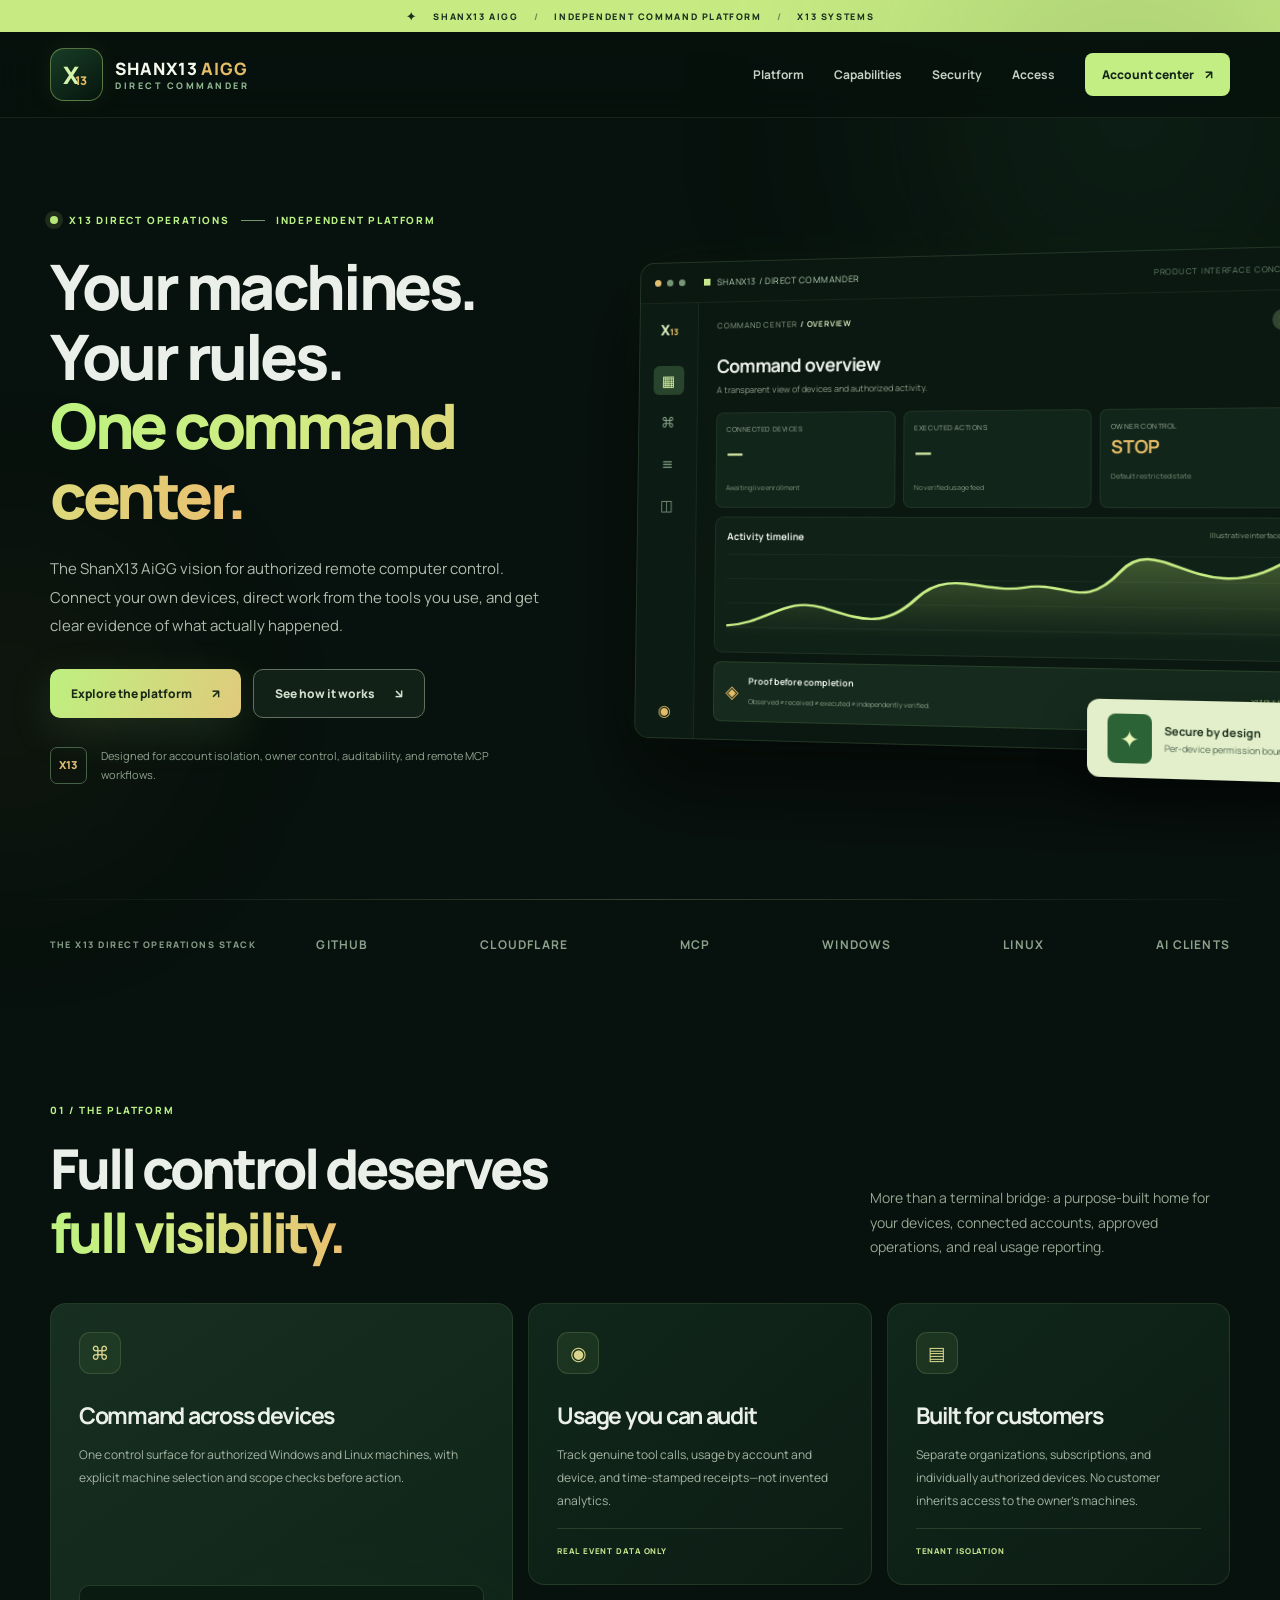
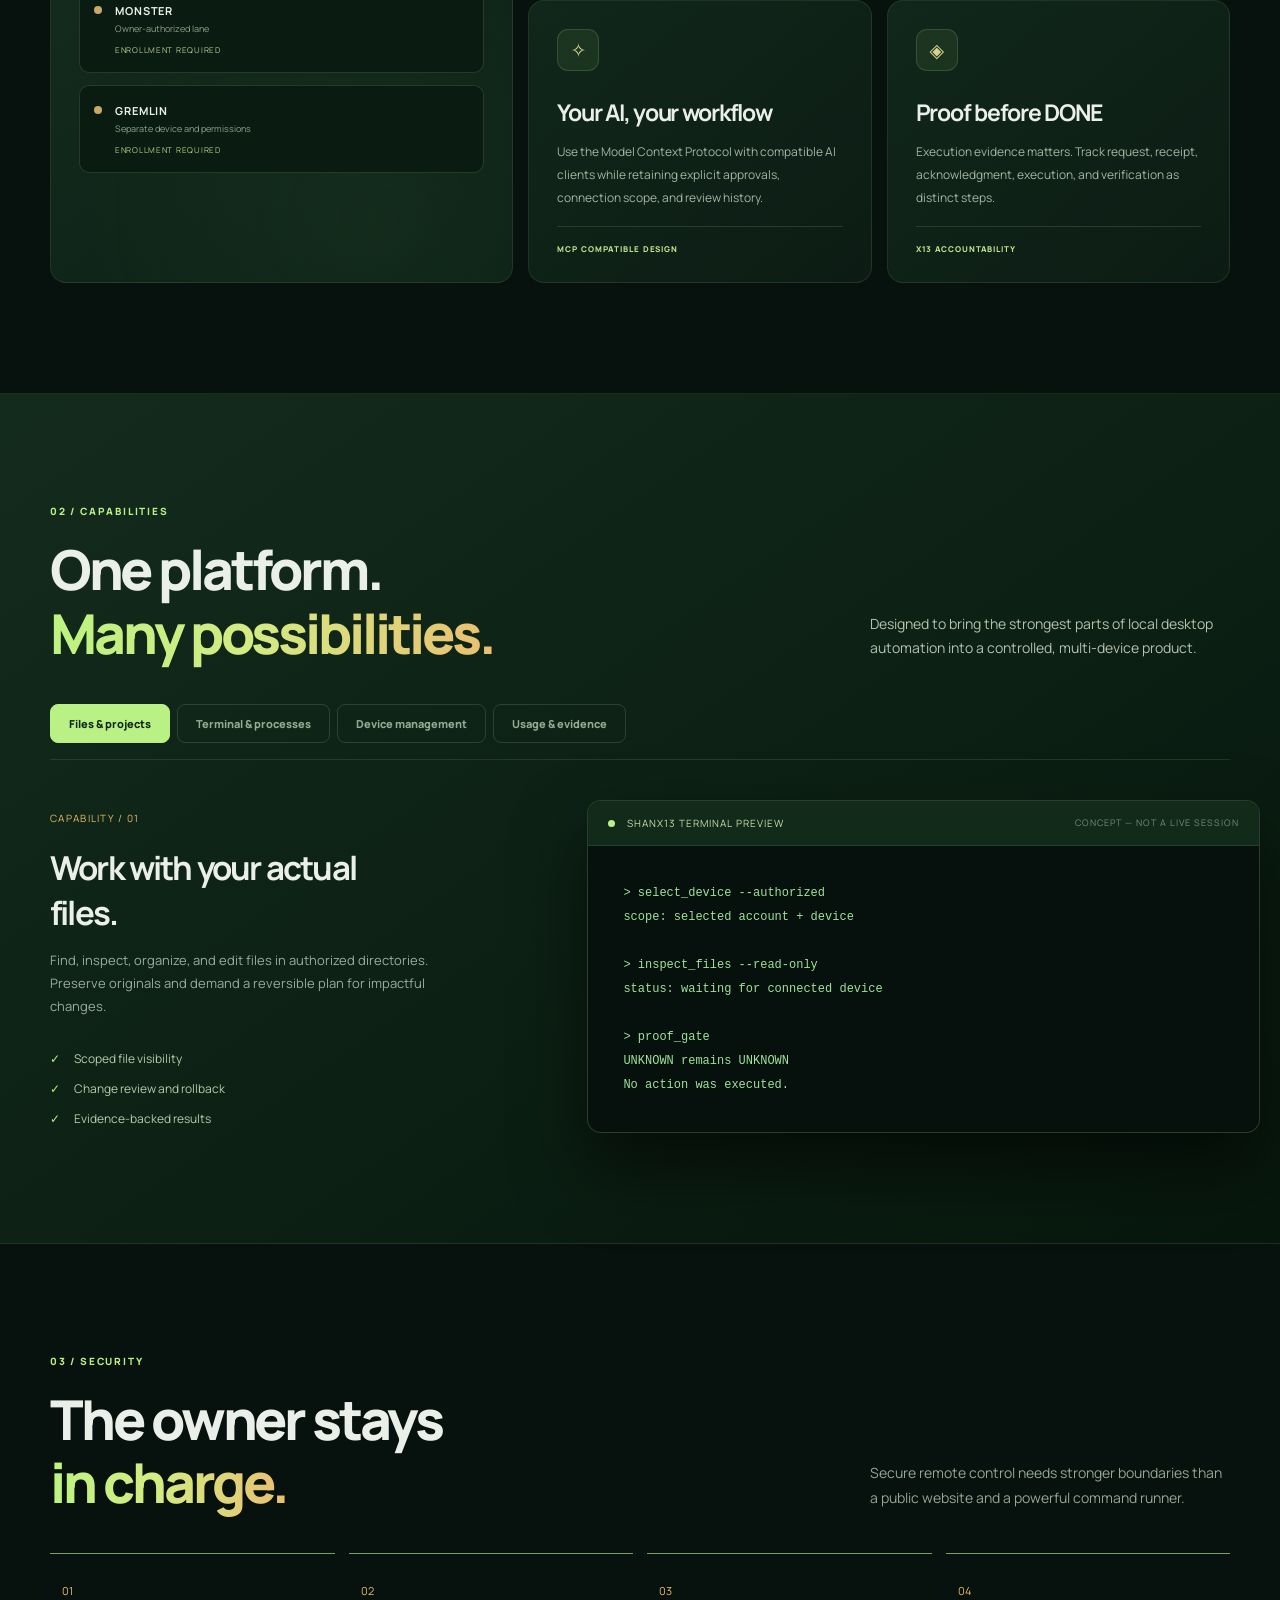
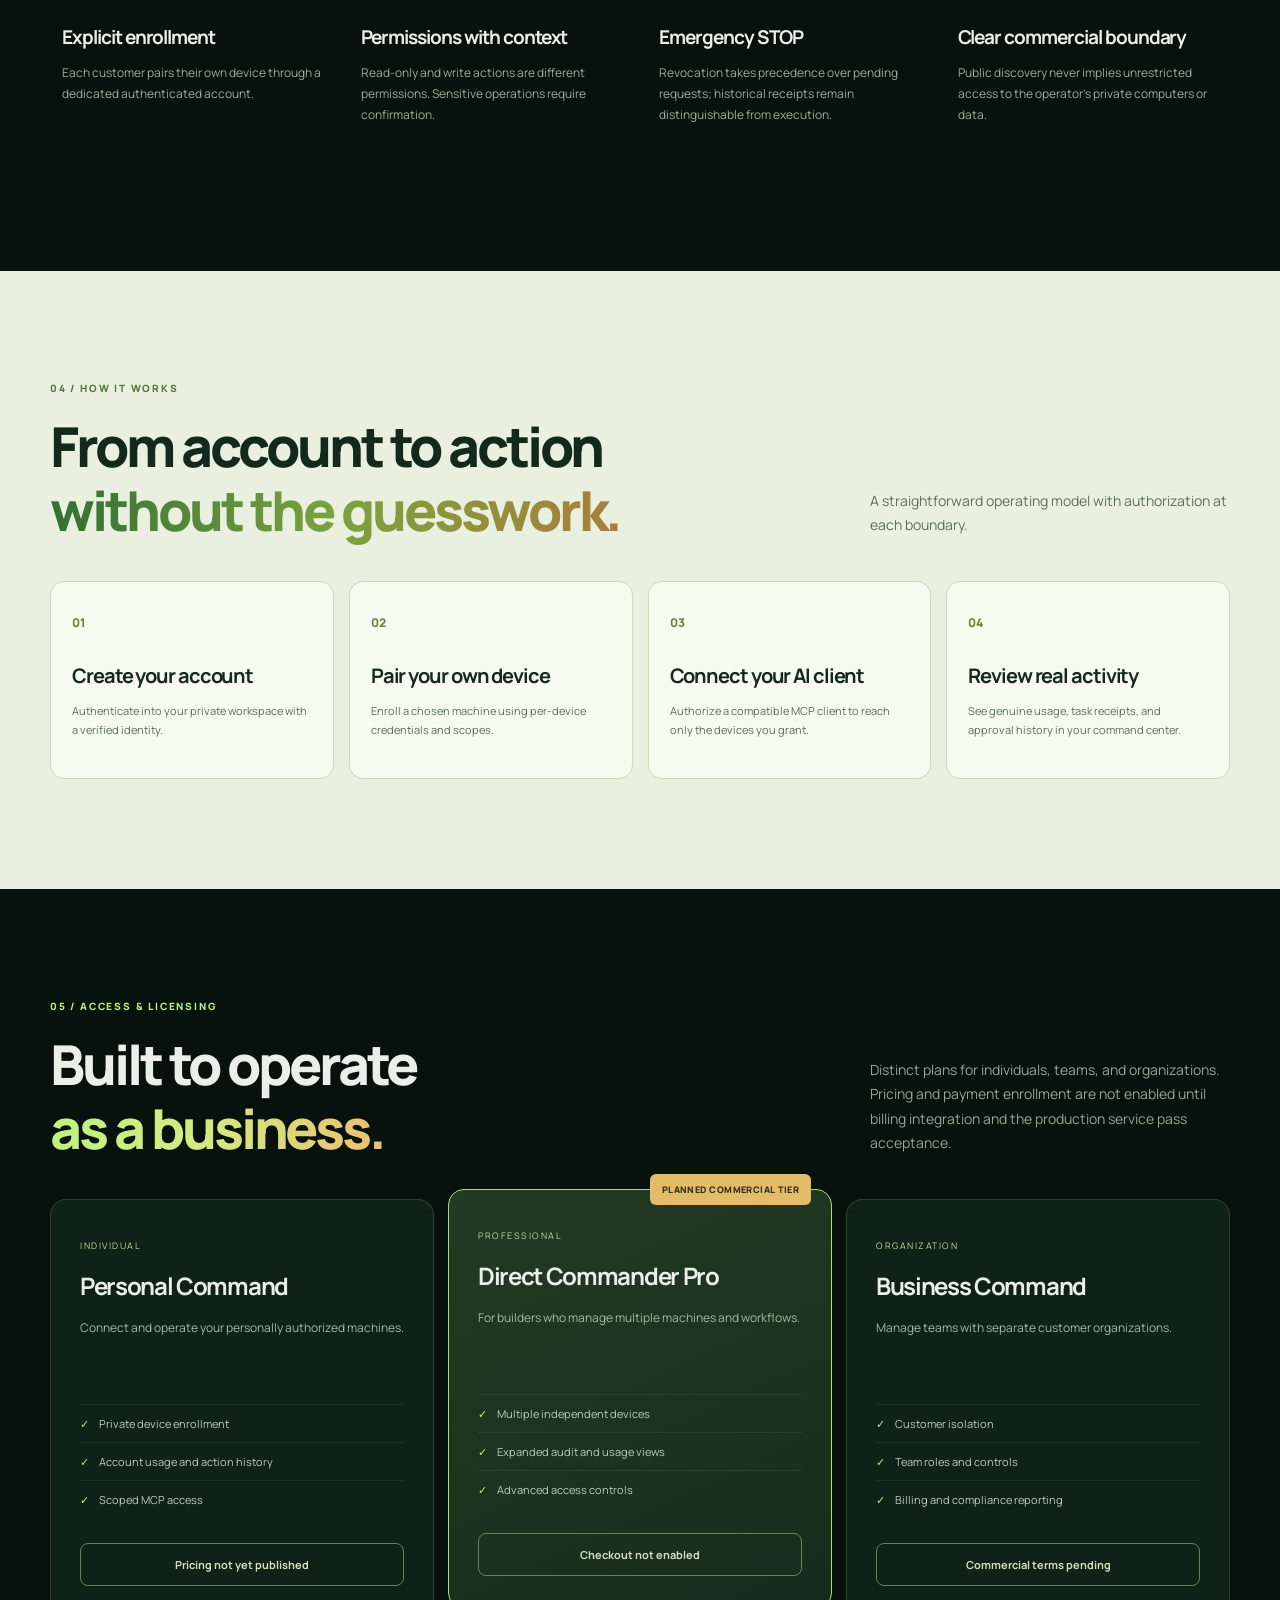
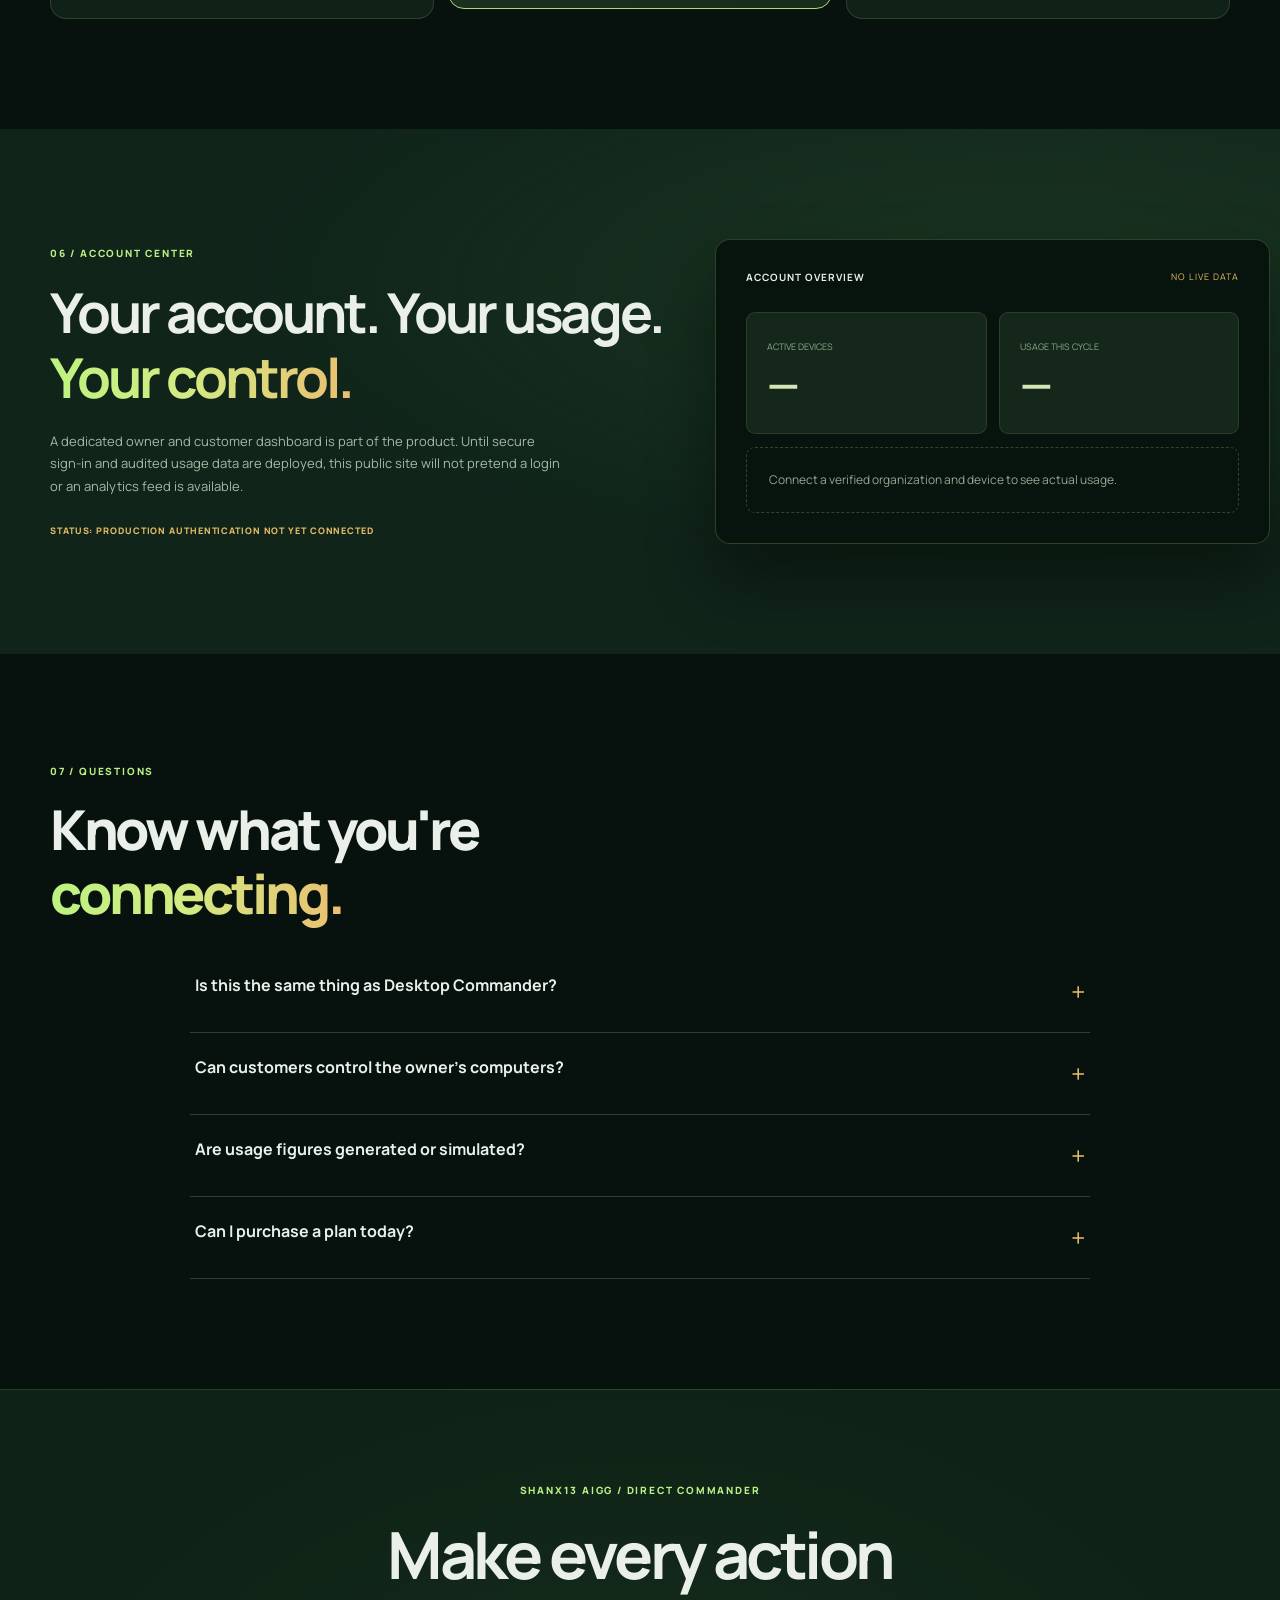
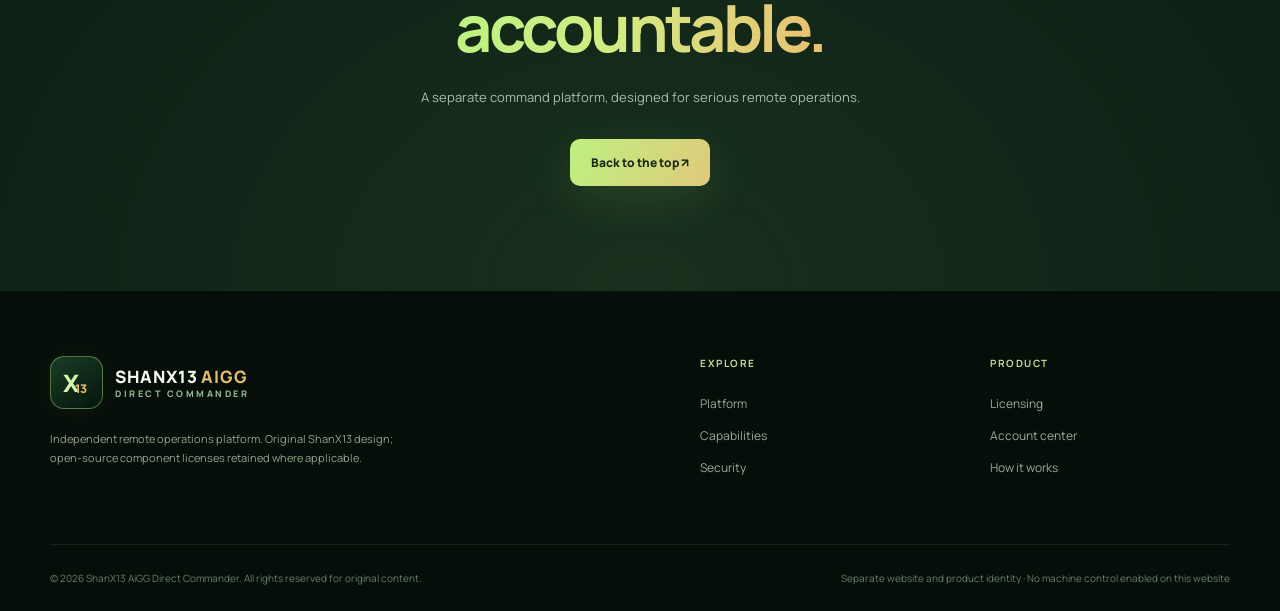
==== index.html @ afd1c2df "Initial standalone ShanX13 AiGG Direct Commander website" ====
<!doctype html>
<html lang="en">
<head>
<meta charset="utf-8"><meta name="viewport" content="width=device-width,initial-scale=1">
<meta name="theme-color" content="#07170f">
<meta name="description" content="ShanX13 AiGG Direct Commander — a distinct remote computer operations platform. Manage authorized devices, automate workflows, and review verified activity from your own command center.">
<title>ShanX13 AiGG | Direct Commander</title>
<link rel="icon" href="favicon.svg" type="image/svg+xml">
<link rel="stylesheet" href="styles.css">
<script defer src="site.js"></script>
</head>
<body>
<div class="ambient ambient-one" aria-hidden="true"></div><div class="ambient ambient-two" aria-hidden="true"></div>
<div class="announcement"><span class="tiny-star">✦</span> SHANX13 AIGG <span class="ann-sep">/</span> INDEPENDENT COMMAND PLATFORM <span class="ann-sep">/</span> X13 SYSTEMS</div>
<header class="site-header" id="top">
  <div class="shell head-row"><a href="#top" class="logo" aria-label="ShanX13 AiGG home"><span class="symbol">X<span>13</span></span><span class="logo-words"><b>SHANX13 <i>AIGG</i></b><small>DIRECT COMMANDER</small></span></a>
  <button class="menu-toggle" type="button" id="menuToggle" aria-expanded="false" aria-controls="mainMenu" aria-label="Open menu"><span></span><span></span><span></span></button>
  <nav id="mainMenu" class="main-menu" aria-label="Main navigation"><a href="#platform">Platform</a><a href="#capabilities">Capabilities</a><a href="#security">Security</a><a href="#access">Access</a><a class="nav-cta" href="#account">Account center <span aria-hidden="true">↗</span></a></nav></div>
</header>
<main>
<section class="hero shell" aria-labelledby="hero-title">
 <div class="hero-copy">
   <div class="eyebrow"><span class="pulse-dot"></span> X13 DIRECT OPERATIONS <span class="eyebrow-rule"></span> INDEPENDENT PLATFORM</div>
   <h1 id="hero-title">Your machines.<br>Your rules.<br><em>One command center.</em></h1>
   <p class="lead">The ShanX13 AiGG vision for authorized remote computer control. Connect your own devices, direct work from the tools you use, and get clear evidence of what actually happened.</p>
   <div class="hero-actions"><a class="button primary" href="#platform">Explore the platform <span>↗</span></a><a class="button outline" href="#how">See how it works <span>↘</span></a></div>
   <div class="hero-proof"><span class="proof-symbol">X13</span><span>Designed for account isolation, owner control, auditability, and remote MCP workflows.</span></div>
 </div>
 <div class="hero-visual" aria-label="Illustrative preview of the ShanX13 AiGG command center">
   <div class="visual-halo"></div>
   <div class="window">
      <div class="window-top"><div class="window-dots"><i></i><i></i><i></i></div><div class="window-title"><span class="green-square"></span> SHANX13 / DIRECT COMMANDER</div><span class="window-beta">PRODUCT INTERFACE CONCEPT</span></div>
      <div class="window-inside">
        <aside class="mini-sidebar"><div class="mini-logo">X<span>13</span></div><div class="mini-nav active">▦</div><div class="mini-nav">⌘</div><div class="mini-nav">≡</div><div class="mini-nav">◫</div><div class="mini-bottom">◉</div></aside>
        <div class="mini-main">
           <div class="mini-top"><span>COMMAND CENTER <b>/ OVERVIEW</b></span><span class="mini-avatar">X</span></div>
           <h3>Command overview</h3><p class="mini-sub">A transparent view of devices and authorized activity.</p>
           <div class="mini-stats"><div><small>CONNECTED DEVICES</small><strong>—</strong><span>Awaiting live enrollment</span></div><div><small>EXECUTED ACTIONS</small><strong>—</strong><span>No verified usage feed</span></div><div><small>OWNER CONTROL</small><strong>STOP</strong><span>Default restricted state</span></div></div>
           <div class="mini-chart"><div class="chart-heading"><b>Activity timeline</b><span>Illustrative interface</span></div><div class="chart-grid"><svg viewBox="0 0 450 110" preserveAspectRatio="none" role="img" aria-label="Illustrative activity waveform"><path d="M0 100H450 M0 69H450 M0 38H450 M0 7H450" stroke="#ffffff" stroke-opacity=".065" fill="none"/><path d="M0 98 C35 95,50 60,82 74 S133 100,160 61 S214 55,248 46 S295 75,325 25 S386 70,450 15" stroke="#c9ef87" stroke-width="3" fill="none"/><path d="M0 98 C35 95,50 60,82 74 S133 100,160 61 S214 55,248 46 S295 75,325 25 S386 70,450 15 V110 H0Z" fill="url(#chartFade)" opacity=".28"/><defs><linearGradient id="chartFade" x1="0" y1="0" x2="0" y2="1"><stop stop-color="#bde770"/><stop offset="1" stop-color="#bde770" stop-opacity="0"/></linearGradient></defs></svg></div></div>
           <div class="mini-activity"><span class="activity-icon">◈</span><div><b>Proof before completion</b><small>Observed ≠ received ≠ executed ≠ independently verified.</small></div><span class="activity-right">X13 RULE</span></div>
        </div>
      </div>
   </div>
   <div class="float-card"><span class="float-icon">✦</span><span><b>Secure by design</b><small>Per-device permission boundaries</small></span></div>
 </div>
</section>
<div class="thin-divider"></div>
<section class="trust-strip shell"><span>THE X13 DIRECT OPERATIONS STACK</span><div><b>GITHUB</b><b>CLOUDFLARE</b><b>MCP</b><b>WINDOWS</b><b>LINUX</b><b>AI CLIENTS</b></div></section>
<section id="platform" class="section shell">
 <div class="section-head"><div><span class="kicker">01 / THE PLATFORM</span><h2>Full control deserves<br><em>full visibility.</em></h2></div><p>More than a terminal bridge: a purpose-built home for your devices, connected accounts, approved operations, and real usage reporting.</p></div>
 <div class="features-grid">
  <article class="feature feature-large"><div class="feature-icon">⌘</div><h3>Command across devices</h3><p>One control surface for authorized Windows and Linux machines, with explicit machine selection and scope checks before action.</p><div class="device-mock"><div><span class="device-dot muted"></span><b>MONSTER</b><small>Owner-authorized lane</small><span class="device-state">ENROLLMENT REQUIRED</span></div><div><span class="device-dot muted"></span><b>GREMLIN</b><small>Separate device and permissions</small><span class="device-state">ENROLLMENT REQUIRED</span></div></div></article>
  <article class="feature"><div class="feature-icon">◉</div><h3>Usage you can audit</h3><p>Track genuine tool calls, usage by account and device, and time-stamped receipts—not invented analytics.</p><div class="feature-line"></div><span class="feature-tag">REAL EVENT DATA ONLY</span></article>
  <article class="feature"><div class="feature-icon">▤</div><h3>Built for customers</h3><p>Separate organizations, subscriptions, and individually authorized devices. No customer inherits access to the owner's machines.</p><div class="feature-line"></div><span class="feature-tag">TENANT ISOLATION</span></article>
  <article class="feature"><div class="feature-icon">✧</div><h3>Your AI, your workflow</h3><p>Use the Model Context Protocol with compatible AI clients while retaining explicit approvals, connection scope, and review history.</p><div class="feature-line"></div><span class="feature-tag">MCP COMPATIBLE DESIGN</span></article>
  <article class="feature"><div class="feature-icon">◈</div><h3>Proof before DONE</h3><p>Execution evidence matters. Track request, receipt, acknowledgment, execution, and verification as distinct steps.</p><div class="feature-line"></div><span class="feature-tag">X13 ACCOUNTABILITY</span></article>
 </div>
</section>
<section class="section section-deep" id="capabilities"><div class="shell">
 <div class="section-head section-head-light"><div><span class="kicker">02 / CAPABILITIES</span><h2>One platform.<br><em>Many possibilities.</em></h2></div><p>Designed to bring the strongest parts of local desktop automation into a controlled, multi-device product.</p></div>
 <div class="capability-tabs" role="tablist" aria-label="Capabilities"><button role="tab" aria-selected="true" data-cap="files">Files & projects</button><button role="tab" aria-selected="false" data-cap="terminal">Terminal & processes</button><button role="tab" aria-selected="false" data-cap="devices">Device management</button><button role="tab" aria-selected="false" data-cap="usage">Usage & evidence</button></div>
 <div class="capability-layout"><div class="capability-copy"><span class="cap-number" id="capNumber">CAPABILITY / 01</span><h3 id="capTitle">Work with your actual files.</h3><p id="capText">Find, inspect, organize, and edit files in authorized directories. Preserve originals and demand a reversible plan for impactful changes.</p><div id="capBullets" class="cap-bullets"><div>Scoped file visibility</div><div>Change review and rollback</div><div>Evidence-backed results</div></div></div><div class="terminal-demo"><div class="terminal-header"><span class="term-dot"></span> SHANX13 TERMINAL PREVIEW <span>CONCEPT — NOT A LIVE SESSION</span></div><pre id="capTerminal">&gt; select_device --authorized
scope: selected account + device

&gt; inspect_files --read-only
status: waiting for connected device

&gt; proof_gate
UNKNOWN remains UNKNOWN
No action was executed.</pre></div></div>
</div></section>
<section id="security" class="section shell"><div class="section-head"><div><span class="kicker">03 / SECURITY</span><h2>The owner stays<br><em>in charge.</em></h2></div><p>Secure remote control needs stronger boundaries than a public website and a powerful command runner.</p></div>
<div class="safety-grid"><article><span>01</span><h3>Explicit enrollment</h3><p>Each customer pairs their own device through a dedicated authenticated account.</p></article><article><span>02</span><h3>Permissions with context</h3><p>Read-only and write actions are different permissions. Sensitive operations require confirmation.</p></article><article><span>03</span><h3>Emergency STOP</h3><p>Revocation takes precedence over pending requests; historical receipts remain distinguishable from execution.</p></article><article><span>04</span><h3>Clear commercial boundary</h3><p>Public discovery never implies unrestricted access to the operator's private computers or data.</p></article></div>
</section>
<section id="how" class="section how-section"><div class="shell"><div class="section-head"><div><span class="kicker">04 / HOW IT WORKS</span><h2>From account to action<br><em>without the guesswork.</em></h2></div><p>A straightforward operating model with authorization at each boundary.</p></div><div class="steps"><div><span>01</span><h3>Create your account</h3><p>Authenticate into your private workspace with a verified identity.</p></div><div><span>02</span><h3>Pair your own device</h3><p>Enroll a chosen machine using per-device credentials and scopes.</p></div><div><span>03</span><h3>Connect your AI client</h3><p>Authorize a compatible MCP client to reach only the devices you grant.</p></div><div><span>04</span><h3>Review real activity</h3><p>See genuine usage, task receipts, and approval history in your command center.</p></div></div></div></section>
<section id="access" class="section shell"><div class="section-head"><div><span class="kicker">05 / ACCESS & LICENSING</span><h2>Built to operate<br><em>as a business.</em></h2></div><p>Distinct plans for individuals, teams, and organizations. Pricing and payment enrollment are not enabled until billing integration and the production service pass acceptance.</p></div><div class="plans"><article><span>INDIVIDUAL</span><h3>Personal Command</h3><p>Connect and operate your personally authorized machines.</p><ul><li>Private device enrollment</li><li>Account usage and action history</li><li>Scoped MCP access</li></ul><div class="plan-bottom">Pricing not yet published</div></article><article class="featured-plan"><div class="plan-highlight">PLANNED COMMERCIAL TIER</div><span>PROFESSIONAL</span><h3>Direct Commander Pro</h3><p>For builders who manage multiple machines and workflows.</p><ul><li>Multiple independent devices</li><li>Expanded audit and usage views</li><li>Advanced access controls</li></ul><div class="plan-bottom">Checkout not enabled</div></article><article><span>ORGANIZATION</span><h3>Business Command</h3><p>Manage teams with separate customer organizations.</p><ul><li>Customer isolation</li><li>Team roles and controls</li><li>Billing and compliance reporting</li></ul><div class="plan-bottom">Commercial terms pending</div></article></div></section>
<section class="section account-section" id="account"><div class="shell account-inner"><div><span class="kicker">06 / ACCOUNT CENTER</span><h2>Your account. Your usage.<br><em>Your control.</em></h2><p>A dedicated owner and customer dashboard is part of the product. Until secure sign-in and audited usage data are deployed, this public site will not pretend a login or an analytics feed is available.</p><div class="account-label">STATUS: PRODUCTION AUTHENTICATION NOT YET CONNECTED</div></div><div class="account-preview"><div class="account-preview-head"><b>ACCOUNT OVERVIEW</b><span>NO LIVE DATA</span></div><div class="account-columns"><div><small>ACTIVE DEVICES</small><strong>—</strong></div><div><small>USAGE THIS CYCLE</small><strong>—</strong></div></div><div class="account-empty">Connect a verified organization and device to see actual usage.</div></div></div></section>
<section class="faq shell section"><div class="section-head"><div><span class="kicker">07 / QUESTIONS</span><h2>Know what you're<br><em>connecting.</em></h2></div></div><div class="faq-list"><details><summary>Is this the same thing as Desktop Commander?<span>+</span></summary><p>No. ShanX13 AiGG Direct Commander is an independently branded product under development. The local MCP engine may use properly attributed MIT-licensed open-source components, but Desktop Commander's commercial cloud service and design are separate proprietary products.</p></details><details><summary>Can customers control the owner's computers?<span>+</span></summary><p>No. Every customer must authenticate and enroll their own approved device with isolated permissions. A public listing does not grant access to anyone else's system.</p></details><details><summary>Are usage figures generated or simulated?<span>+</span></summary><p>Production usage will come from authenticated server records. The interface illustrations on this page are concepts and do not represent live machine activity.</p></details><details><summary>Can I purchase a plan today?<span>+</span></summary><p>No. Pricing, checkout, public plugin approval, and account provisioning are not yet live. This page does not collect payments.</p></details></div></section>
<section class="bottom-cta"><div class="shell"><span class="kicker">SHANX13 AIGG / DIRECT COMMANDER</span><h2>Make every action<br><em>accountable.</em></h2><p>A separate command platform, designed for serious remote operations.</p><a href="#top" class="button primary">Back to the top ↗</a></div></section>
</main>
<footer class="footer"><div class="shell footer-grid"><div><div class="logo footer-logo"><span class="symbol">X<span>13</span></span><span class="logo-words"><b>SHANX13 <i>AIGG</i></b><small>DIRECT COMMANDER</small></span></div><p>Independent remote operations platform. Original ShanX13 design; open-source component licenses retained where applicable.</p></div><div><b>EXPLORE</b><a href="#platform">Platform</a><a href="#capabilities">Capabilities</a><a href="#security">Security</a></div><div><b>PRODUCT</b><a href="#access">Licensing</a><a href="#account">Account center</a><a href="#how">How it works</a></div></div><div class="shell footer-bottom"><span>© <span id="year"></span> ShanX13 AiGG Direct Commander. All rights reserved for original content.</span><span>Separate website and product identity · No machine control enabled on this website</span></div></footer>
</body>
</html>
---- styles.css ----
@import url('https://fonts.googleapis.com/css2?family=DM+Sans:wght@400;500;600;700&family=Manrope:wght@400;500;600;700;800&display=swap');
:root{--bg:#07110d;--bg2:#0d1d16;--card:#10251b;--cream:#eff6e9;--text:#eaf0e9;--muted:#a6b3a7;--green:#b9f185;--gold:#e4bb66;--line:rgba(211,244,188,.12);--font:'Manrope','DM Sans',system-ui,Arial,sans-serif;}
*{box-sizing:border-box}html{scroll-behavior:smooth}body{margin:0;background:var(--bg);color:var(--text);font-family:var(--font);-webkit-font-smoothing:antialiased;overflow-x:hidden}button,a{-webkit-tap-highlight-color:transparent}a{color:inherit;text-decoration:none}button{font:inherit;cursor:pointer}h1,h2,h3,p{margin-top:0}h1,h2,h3{letter-spacing:-.055em}p{line-height:1.75}.shell{width:min(1180px,calc(100% - 56px));margin-inline:auto}.announcement{display:flex;align-items:center;justify-content:center;gap:15px;min-height:32px;background:#c8ea83;color:#18301e;font-size:9px;font-weight:800;letter-spacing:.18em;text-align:center}.tiny-star{font-size:13px}.ann-sep{opacity:.5}.ambient{position:absolute;pointer-events:none;filter:blur(92px);z-index:0}.ambient-one{width:700px;height:680px;background:radial-gradient(circle,rgba(38,95,56,.23),transparent 68%);top:-220px;right:-200px}.ambient-two{width:420px;height:480px;background:radial-gradient(circle,rgba(160,107,35,.09),transparent 70%);top:460px;left:-200px}.site-header{height:86px;border-bottom:1px solid rgba(233,255,208,.08);position:relative;z-index:10;backdrop-filter:blur(16px);background:rgba(7,17,13,.84)}.head-row{display:flex;align-items:center;justify-content:space-between;height:100%}.logo{display:inline-flex;align-items:center;gap:12px}.symbol{display:flex;width:53px;height:53px;align-items:center;justify-content:center;border:1px solid rgba(195,237,129,.4);background:linear-gradient(145deg,#183d26,#06150d);border-radius:14px;box-shadow:0 0 28px #a2de4d11;color:#d4f3aa;font-size:24px;font-weight:900;letter-spacing:-.14em;padding-right:4px}.symbol span{font-size:12px;color:var(--gold);letter-spacing:-.05em;margin-top:12px}.logo-words{display:flex;flex-direction:column;gap:4px;line-height:1}.logo-words b{font-size:17px;letter-spacing:.055em;color:#f4f8ed;font-weight:800}.logo-words i{font-style:normal;color:var(--gold)}.logo-words small{font-size:9px;letter-spacing:.28em;font-weight:800;color:#90b591}.main-menu{display:flex;align-items:center;gap:30px}.main-menu>a{font-size:12px;font-weight:700;color:#c5d1c5;transition:.2s}.main-menu>a:hover{color:var(--green)}.main-menu>a.nav-cta{padding:13px 17px;background:#c2ee84;color:#14251a;border-radius:8px;font-weight:800}.main-menu>a.nav-cta:hover{background:#e1ffc0}.nav-cta span{margin-left:9px}.menu-toggle{display:none;border:1px solid var(--line);background:#11261a;border-radius:8px;width:46px;height:42px;padding:11px}.menu-toggle span{height:2px;background:#d2edae;display:block;margin:4px 0}.hero{position:relative;display:grid;grid-template-columns:49% 51%;min-height:670px;align-items:center;padding-block:95px 115px}.hero-copy{position:relative;z-index:2}.eyebrow,.kicker{color:var(--green);font-size:10px;font-weight:800;letter-spacing:.18em;display:flex;align-items:center;gap:11px}.pulse-dot{width:8px;height:8px;border-radius:50%;background:#b6e777;box-shadow:0 0 0 5px #b6e77722}.eyebrow-rule{width:24px;height:1px;background:#78966d}.hero h1{font-weight:800;font-size:clamp(42px,4.9vw,70px);line-height:1.11;margin:25px 0}.hero h1 em,h2 em{font-style:normal;background:linear-gradient(90deg,#bdf380 0%,#d3eb83 45%,#eabf70 100%);background-clip:text;-webkit-background-clip:text;color:transparent}.lead{font-size:15px;line-height:1.9;color:#aebbad;max-width:505px}.hero-actions{display:flex;gap:12px;margin:28px 0 29px}.button{display:inline-flex;align-items:center;justify-content:center;gap:20px;border-radius:10px;padding:15px 21px;font-size:12px;font-weight:800;transition:.2s;white-space:nowrap}.button.primary{color:#1a2915;background:linear-gradient(110deg,#bef080,#e0ca7c);box-shadow:0 13px 45px #b1ec7f20}.button.primary:hover{transform:translateY(-2px);filter:brightness(1.06)}.button.outline{color:#d1dfcc;border:1px solid #60725f;background:#122118}.button.outline:hover{border-color:#b5ea91}.hero-proof{display:flex;gap:14px;align-items:center;color:#8fa38f;font-size:11px;line-height:1.7;max-width:470px}.proof-symbol{padding:8px;border:1px solid #466246;color:#e4c075;border-radius:7px;font-weight:900}.hero-visual{position:relative;z-index:1;width:114%;margin-left:-1%;transform:perspective(1300px) rotateY(-8deg) rotateX(2deg);transform-origin:center}.visual-halo{position:absolute;inset:10% 0;z-index:-1;background:radial-gradient(ellipse,#609a4c35,transparent 68%);filter:blur(40px)}.window{border-radius:15px;background:#0b1811;border:1px solid #5c805849;box-shadow:0 45px 85px #0009,0 0 60px #85d66b0c;overflow:hidden}.window-top{height:42px;border-bottom:1px solid #324a304a;display:flex;align-items:center;padding:0 15px;gap:20px}.window-dots{display:flex;gap:6px}.window-dots i{display:block;border-radius:50%;height:7px;width:7px;background:#789675}.window-dots i:first-child{background:#e3be71}.window-title{color:#b8d5b6;letter-spacing:.07em;font-size:9px;white-space:nowrap}.green-square{background:#c5e88e;width:7px;height:7px;display:inline-block;margin-right:4px}.window-beta{margin-left:auto;color:#69856d;font-size:8px;letter-spacing:.09em}.window-inside{display:flex;min-height:370px}.mini-sidebar{width:63px;flex-shrink:0;background:#0c1c14;border-right:1px solid #31493150;display:flex;align-items:center;flex-direction:column;padding:17px 0;gap:13px}.mini-logo{font-size:15px;color:#d8efbc;font-weight:900;margin-bottom:14px}.mini-logo span{color:var(--gold);font-size:9px}.mini-nav{width:33px;height:30px;display:flex;align-items:center;justify-content:center;color:#849e86;font-size:15px;border-radius:6px}.mini-nav.active{color:#daf9a5;background:#29442d}.mini-bottom{margin-top:auto;color:var(--gold)}.mini-main{flex:1;min-width:0;padding:18px 20px}.mini-top{display:flex;justify-content:space-between;color:#91a88f;font-size:8px;letter-spacing:.1em}.mini-top b{color:#d2e8b8}.mini-avatar{background:#324731;color:#f0e7bf;border-radius:50%;width:21px;height:21px;display:grid;place-items:center;font-size:10px}.mini-main h3{margin:14px 0 4px;font-size:19px;letter-spacing:-.04em}.mini-sub{font-size:9px;color:#8b9e89;margin-bottom:15px}.mini-stats{display:grid;grid-template-columns:repeat(3,minmax(0,1fr));gap:8px}.mini-stats>div{border:1px solid #3c563b55;background:#12251a;border-radius:8px;padding:12px 10px}.mini-stats small{display:block;color:#9fad9b;font-size:7px;letter-spacing:.08em}.mini-stats strong{display:block;color:#d6eba7;font-size:24px;line-height:1.7}.mini-stats>div:last-child strong{font-size:18px;color:var(--gold)}.mini-stats span{font-size:7px;color:#7f947f}.mini-chart{background:#102117;border:1px solid #40573d52;border-radius:9px;margin-top:9px;padding:12px}.chart-heading{display:flex;justify-content:space-between;font-size:10px}.chart-heading span{font-size:7px;color:#91a58b}.chart-grid svg{width:100%;height:88px;margin-top:6px}.mini-activity{display:flex;align-items:center;gap:10px;background:#162b1d;padding:12px;border-radius:8px;margin-top:9px;border:1px solid #48653e61}.activity-icon{color:var(--gold);font-size:18px}.mini-activity b{font-size:9px;display:block}.mini-activity small{font-size:7px;color:#8c9f8b}.activity-right{color:#abce79;font-size:7px;margin-left:auto}.float-card{position:absolute;bottom:-26px;right:-12px;background:#e3eecb;border-radius:12px;padding:14px 20px;box-shadow:0 22px 45px #0007;display:flex;align-items:center;gap:12px;color:#1c321e}.float-icon{background:#2c6336;color:#e8f6b8;padding:8px 12px;border-radius:8px;font-size:23px}.float-card b{font-size:11px;display:block}.float-card small{font-size:9px;display:block;margin-top:3px;color:#536b54}.thin-divider{height:1px;background:linear-gradient(90deg,transparent,#76936966,transparent)}.trust-strip{padding:36px 0 40px;display:flex;align-items:center;gap:60px}.trust-strip>span{font-size:9px;letter-spacing:.17em;color:#849b86;font-weight:800;white-space:nowrap}.trust-strip>div{display:flex;justify-content:space-between;gap:23px;width:100%;flex-wrap:wrap}.trust-strip b{font-size:12px;letter-spacing:.1em;color:#8da28d}.section{padding-block:110px}.section-head{display:flex;justify-content:space-between;align-items:flex-end;gap:60px;margin-bottom:38px}.section-head h2{font-size:clamp(34px,4.3vw,55px);font-weight:800;line-height:1.16;margin:20px 0 0}.section-head>p{max-width:360px;color:#93a793;font-size:14px;margin:0 0 5px}.features-grid{display:grid;grid-template-columns:1.35fr 1fr 1fr;gap:15px}.feature{background:linear-gradient(140deg,#11271b,#0c1c14);border:1px solid #46604255;border-radius:16px;min-height:279px;padding:28px;position:relative;overflow:hidden}.feature:hover{border-color:#7ca8627a}.feature-large{grid-row:span 2;min-height:580px;background:radial-gradient(circle at 70% 89%,#2e55312e,transparent 46%),linear-gradient(145deg,#172f21,#0b2015)}.feature-icon{color:#d8d48d;border:1px solid #55724b76;background:#2a472a77;display:inline-grid;place-items:center;width:42px;height:42px;border-radius:11px;font-size:19px;margin-bottom:25px}.feature h3{font-size:23px;margin:0 0 13px}.feature p{font-size:12px;line-height:1.9;color:#a6b4a3}.feature-line{height:1px;background:#51694d66;position:absolute;bottom:55px;left:28px;right:28px}.feature-tag{position:absolute;bottom:28px;left:28px;font-size:8px;color:#c4e18b;letter-spacing:.11em;font-weight:900}.device-mock{margin-top:95px;display:grid;gap:12px}.device-mock>div{border:1px solid #5f805a52;padding:17px 14px;border-radius:10px;background:#0a1b11;display:grid;grid-template-columns:10px 1fr;gap:4px 11px}.device-dot{width:8px;height:8px;background:#caa866;border-radius:50%;align-self:center}.device-mock b{font-size:11px;letter-spacing:.08em}.device-mock small{grid-column:2;color:#8da18c;font-size:9px}.device-state{grid-column:2;color:#b7c98a;font-size:8px;letter-spacing:.09em;margin-top:5px}.section-deep{background:linear-gradient(145deg,#132b1d,#07170d);border-block:1px solid #56714d30}.section-head-light>p{color:#b6c2ae}.capability-tabs{display:flex;gap:7px;flex-wrap:wrap;border-bottom:1px solid #536a4b57;padding-bottom:16px}.capability-tabs button{background:transparent;border:1px solid #62725a60;border-radius:8px;color:#95aa90;padding:11px 18px;font-size:11px;font-weight:800}.capability-tabs button[aria-selected="true"]{color:#112714;background:var(--green);border-color:var(--green)}.capability-layout{display:grid;grid-template-columns:43% 57%;gap:30px;padding:40px 0 0;align-items:center}.cap-number{font-size:10px;color:var(--gold);letter-spacing:.13em}.capability-copy h3{font-size:33px;margin:18px 0 14px;max-width:340px}.capability-copy p{color:#9bac9d;max-width:385px;font-size:13px}.cap-bullets{display:grid;gap:13px;margin-top:32px}.cap-bullets div{color:#b6cba9;font-size:12px}.cap-bullets div:before{content:'✓';color:var(--green);margin-right:14px;font-weight:bold}.terminal-demo{background:#06100d;border:1px solid #587c5270;border-radius:14px;box-shadow:0 35px 70px #0008;overflow:hidden}.terminal-header{padding:15px 20px;color:#c9dda7;background:#122a1a;font-size:10px;letter-spacing:.1em;border-bottom:1px solid #4d664c56}.term-dot{height:7px;width:7px;display:inline-block;background:var(--green);border-radius:50%;margin-right:9px}.terminal-header span:last-child{float:right;color:#718f71;font-size:9px}.terminal-demo pre{padding:35px;margin:0;min-height:270px;color:#9fe29b;font-size:12px;line-height:2;font-family:ui-monospace,SFMono-Regular,Consolas,monospace;white-space:pre-wrap}.safety-grid{display:grid;grid-template-columns:repeat(4,1fr);gap:14px}.safety-grid article{border-top:1px solid #75a164;padding:24px 12px}.safety-grid article>span{font-size:11px;color:var(--gold)}.safety-grid h3{font-size:19px;margin:24px 0 12px}.safety-grid p{font-size:12px;color:#9cae99}.how-section{background:#e9f0df;color:#14281b}.how-section .kicker{color:#517738}.how-section h2 em{background:linear-gradient(90deg,#336f35,#7ba23e,#a97f3a);background-clip:text;-webkit-background-clip:text}.how-section .section-head p{color:#5d705b}.steps{display:grid;grid-template-columns:repeat(4,1fr);gap:15px}.steps>div{padding:28px 21px;background:#f7faee;border-radius:14px;border:1px solid #ced8bd}.steps span{font-size:12px;color:#6b843d;font-weight:900}.steps h3{font-size:20px;margin:30px 0 12px}.steps p{font-size:11px;color:#5b6e5c}.plans{display:grid;grid-template-columns:repeat(3,1fr);gap:14px}.plans article{padding:32px 29px;min-height:370px;border:1px solid #52674a72;background:#102118;border-radius:16px;position:relative}.plans article>span{font-size:9px;letter-spacing:.17em;color:#c4d99b}.plans h3{font-size:24px;margin:15px 0}.plans p{font-size:12px;color:#a6b9a4;min-height:62px}.plans ul{margin:25px 0;padding:0;list-style:none}.plans li{font-size:11px;color:#bfcbbb;padding:11px 0;border-top:1px solid #ffffff12}.plans li:before{content:'✓';margin-right:10px;color:var(--green)}.plan-bottom{border:1px solid #688155;border-radius:8px;padding:13px;color:#d3deba;font-size:11px;font-weight:700;text-align:center}.plans .featured-plan{background:linear-gradient(155deg,#243a23,#172b1c);border-color:#b7d579;transform:translateY(-10px)}.plan-highlight{position:absolute;top:-16px;right:20px;background:var(--gold);color:#2b2f1b;font-size:9px;font-weight:900;padding:9px 12px;border-radius:6px;letter-spacing:.05em}.account-section{background:radial-gradient(ellipse at 80% 30%,#27492b70,transparent 55%),#10241a}.account-inner{display:grid;grid-template-columns:53% 47%;gap:40px;align-items:center}.account-inner h2{font-size:clamp(34px,4.3vw,55px);line-height:1.18;margin:20px 0}.account-inner p{max-width:510px;color:#a8b9a4;font-size:13px}.account-label{color:var(--gold);font-size:9px;letter-spacing:.1em;font-weight:800;margin-top:26px}.account-preview{background:#07140e;border:1px solid #527a4775;border-radius:15px;padding:30px;box-shadow:0 35px 65px #02060375}.account-preview-head{display:flex;justify-content:space-between;font-size:10px;letter-spacing:.1em}.account-preview-head span{color:var(--gold);font-size:9px}.account-columns{display:grid;grid-template-columns:1fr 1fr;gap:12px;margin-top:28px}.account-columns>div{border:1px solid #546e4b55;border-radius:9px;background:#15271a;padding:20px}.account-columns small{color:#8baa89;font-size:9px}.account-columns strong{display:block;color:#d4e6b5;font-size:42px}.account-empty{margin-top:13px;border:1px dashed #5c805478;border-radius:9px;padding:22px;color:#93a691;font-size:12px;line-height:1.7}.faq .section-head{margin-bottom:25px}.faq-list{max-width:900px;margin:auto}.faq-list details{border-bottom:1px solid #576e5280}.faq-list summary{padding:23px 5px;font-size:16px;font-weight:700;cursor:pointer;list-style:none;display:flex;justify-content:space-between;gap:15px}.faq-list summary::-webkit-details-marker{display:none}.faq-list summary>span{color:var(--gold);font-size:25px;font-weight:400}.faq-list details[open] summary>span{transform:rotate(45deg)}.faq-list p{color:#9dab9b;font-size:13px;max-width:700px;padding:0 5px 20px}.bottom-cta{text-align:center;padding:93px 0 105px;background:radial-gradient(ellipse at 50% 100%,#4c72402c,transparent 72%),#0e2216;border-top:1px solid #66825140}.bottom-cta .kicker{justify-content:center}.bottom-cta h2{font-size:clamp(38px,5.2vw,65px);line-height:1.12;margin:22px 0}.bottom-cta p{font-size:13px;color:#acbdaa;margin-bottom:30px}.footer{background:#060e0a;padding:65px 0 0}.footer-grid{display:grid;grid-template-columns:2.5fr 1fr 1fr;gap:50px}.footer-grid>div:first-child p{font-size:11px;max-width:370px;color:#8fa58d;margin-top:20px}.footer-grid>div:not(:first-child){display:grid;align-content:start;gap:15px}.footer-grid>div:not(:first-child) b{font-size:10px;color:#c8da9a;letter-spacing:.15em;margin-bottom:10px}.footer-grid a:not(.logo){color:#9aac98;font-size:12px}.footer-grid a:hover{color:var(--green)}.footer-bottom{border-top:1px solid #60705835;padding:26px 0;margin-top:65px;display:flex;justify-content:space-between;color:#668069;font-size:10px;gap:15px}
@media(max-width:1000px){.shell{width:min(900px,calc(100% - 40px))}.hero{grid-template-columns:1fr;gap:40px;padding-block:65px 90px}.hero h1{max-width:780px}.hero-visual{width:min(800px,96%);margin-inline:auto;transform:perspective(1300px) rotateY(-3deg)}.features-grid{grid-template-columns:1fr 1fr}.feature-large{grid-row:span 2}.trust-strip{flex-direction:column;align-items:start;gap:22px}.account-inner{grid-template-columns:1fr}.section{padding-block:78px}.steps{grid-template-columns:1fr 1fr}}@media(max-width:680px){.announcement{font-size:7px;gap:7px;padding:4px 8px}.site-header{height:70px}.logo-words b{font-size:13px}.logo-words small{font-size:7px}.symbol{width:43px;height:43px;font-size:21px}.menu-toggle{display:block}.main-menu{display:none;position:absolute;top:69px;left:0;right:0;background:#0b1e12;border-bottom:1px solid #64794f66;padding:20px;flex-direction:column;align-items:stretch;gap:20px}.main-menu.is-open{display:flex}.main-menu>a{font-size:14px}.hero{min-height:unset;padding-block:55px 85px}.hero h1{font-size:43px}.hero .lead{font-size:13px}.eyebrow{font-size:8px}.hero-actions{flex-direction:column;align-items:stretch}.button{width:100%}.hero-visual{width:100%;transform:none}.window{border-radius:10px}.window-inside{min-height:315px}.window-top{gap:5px}.window-title{font-size:7px}.window-beta{display:none}.mini-sidebar{width:38px;padding:9px 0}.mini-nav{font-size:10px;width:25px;height:25px}.mini-main{padding:12px}.mini-top,.mini-sub{font-size:7px}.mini-stats{gap:5px}.mini-stats>div{padding:7px 5px}.mini-stats small{font-size:6px}.mini-stats strong{font-size:19px}.mini-stats>div:last-child strong{font-size:14px}.mini-stats span{font-size:6px}.chart-grid svg{height:65px}.mini-chart{padding:8px}.mini-activity{padding:7px}.activity-right{display:none}.float-card{right:3px;bottom:-20px;padding:8px 12px}.float-card b{font-size:9px}.float-card small{font-size:7px}.float-icon{font-size:16px}.section-head{display:block}.section-head>p{margin-top:22px}.section-head h2{font-size:38px}.features-grid,.capability-layout,.safety-grid,.plans,.steps,.footer-grid{grid-template-columns:1fr}.feature-large{min-height:450px;grid-row:auto}.device-mock{margin-top:30px}.feature{min-height:260px}.capability-layout{gap:35px}.capability-copy h3{font-size:28px}.terminal-header span:last-child{display:none}.terminal-demo pre{font-size:11px;min-height:220px;padding:20px}.safety-grid{gap:0}.safety-grid article{padding:17px 0}.safety-grid h3{margin:14px 0 8px}.plans{gap:24px}.plans .featured-plan{transform:none}.account-preview{padding:15px}.account-columns>div{padding:13px}.account-columns small{font-size:7px}.faq-list summary{font-size:14px}.footer-grid{gap:35px}.footer-bottom{display:block;line-height:2}.trust-strip>div{gap:18px}.trust-strip b{font-size:10px}.section{padding-block:68px}}
@media(prefers-reduced-motion:reduce){html{scroll-behavior:auto}*,*:before,*:after{transition:none!important;animation:none!important}}
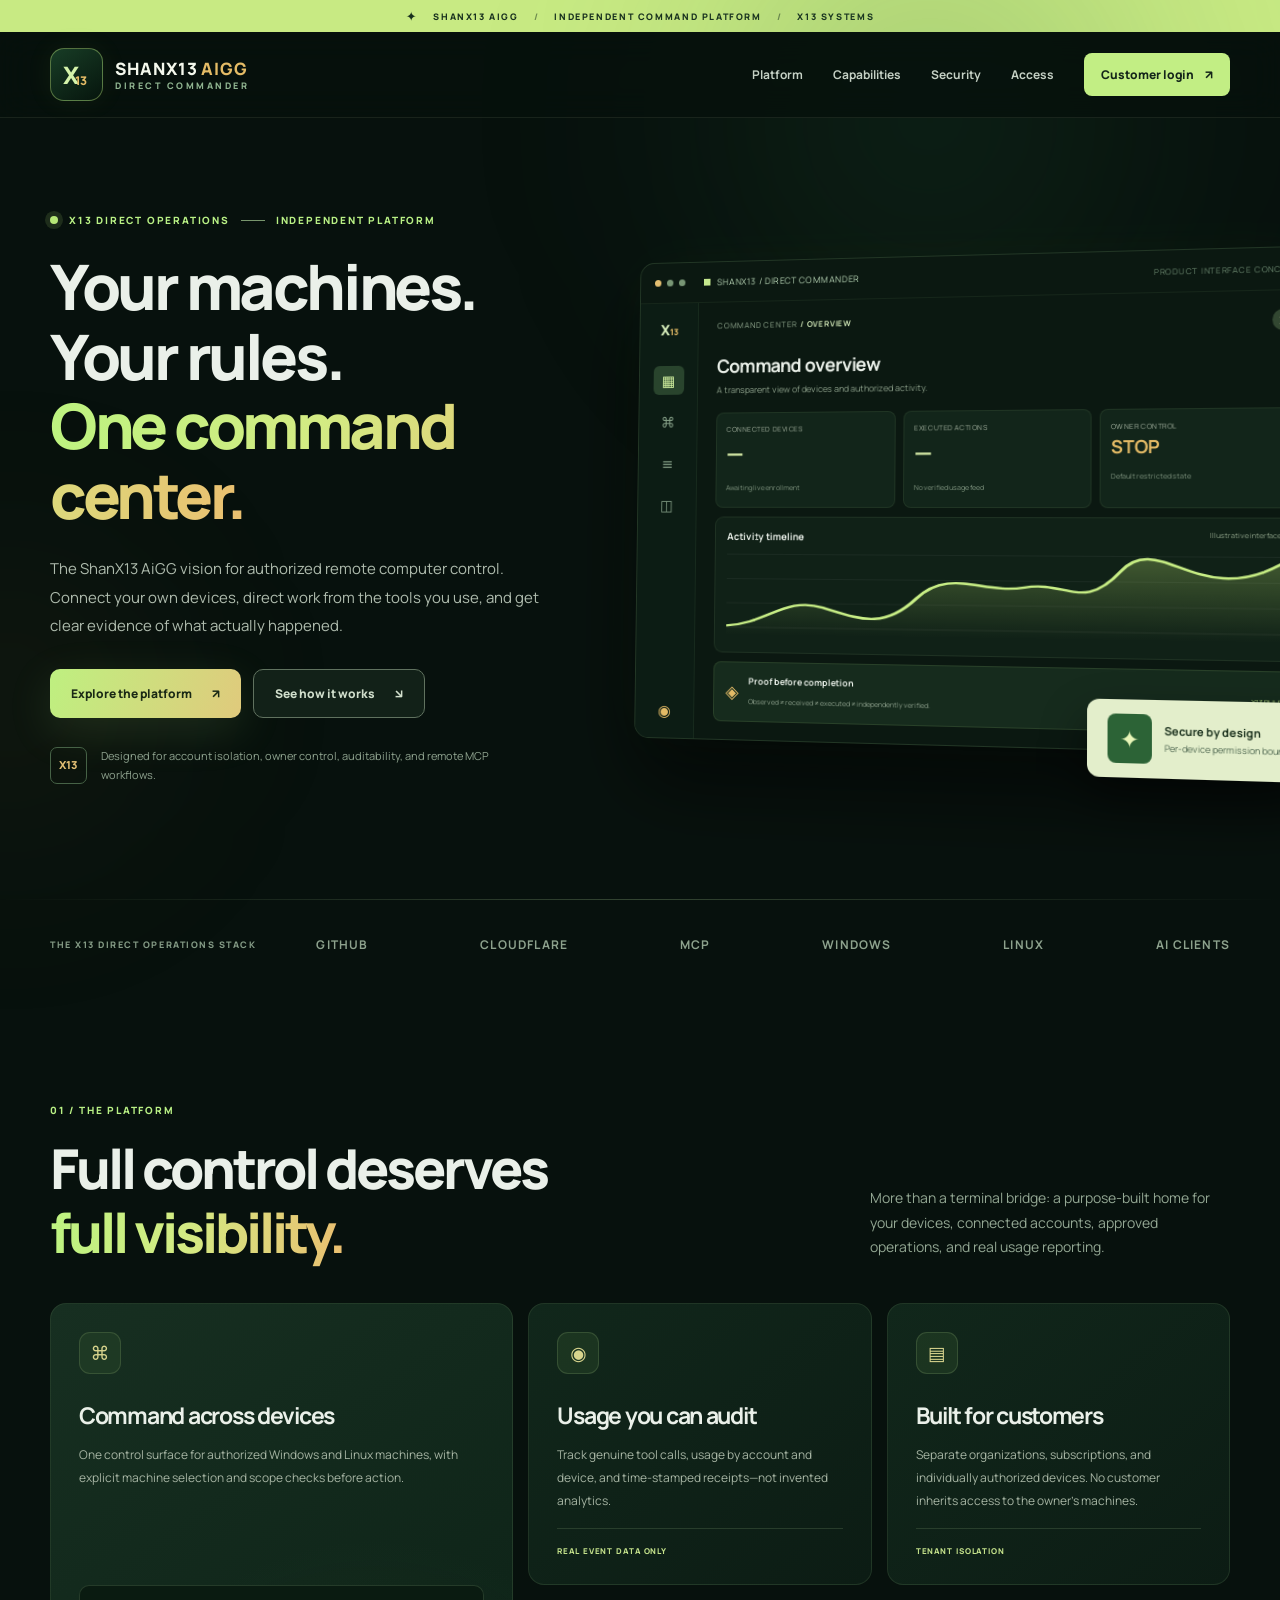
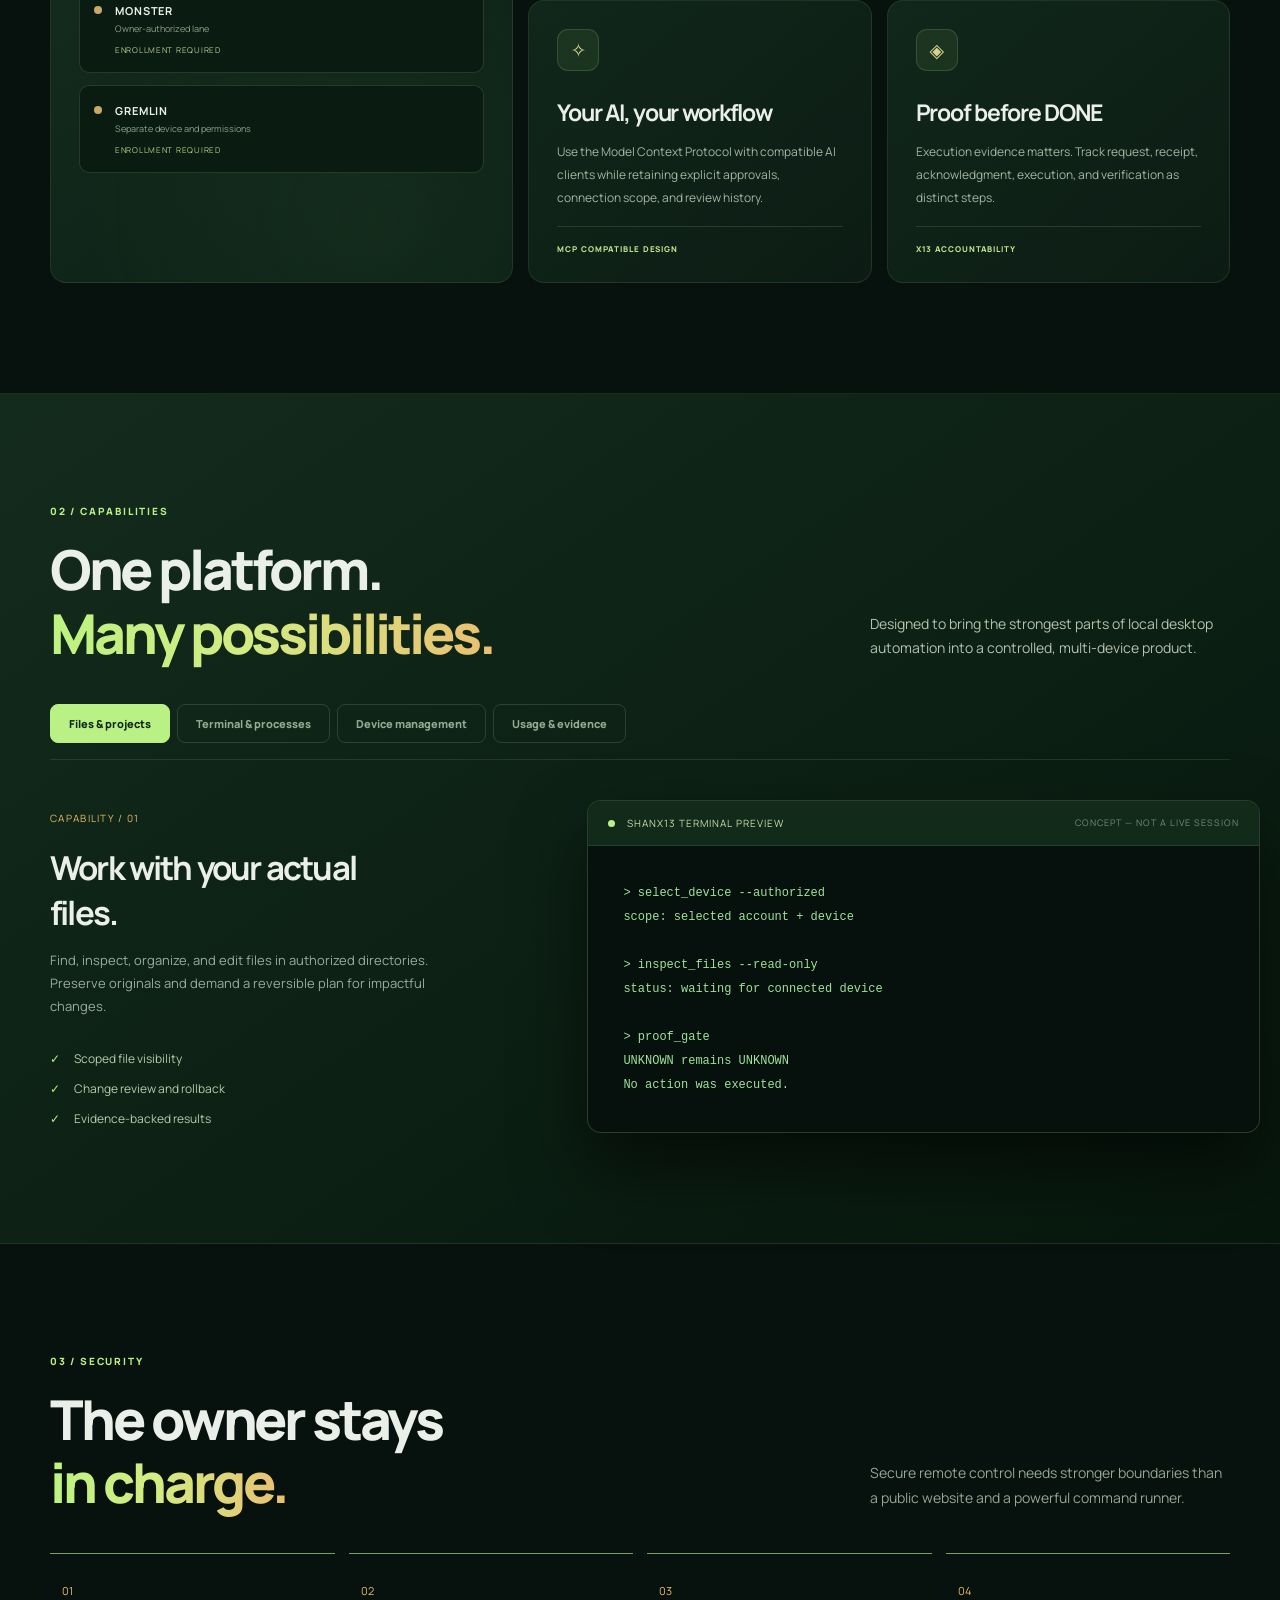
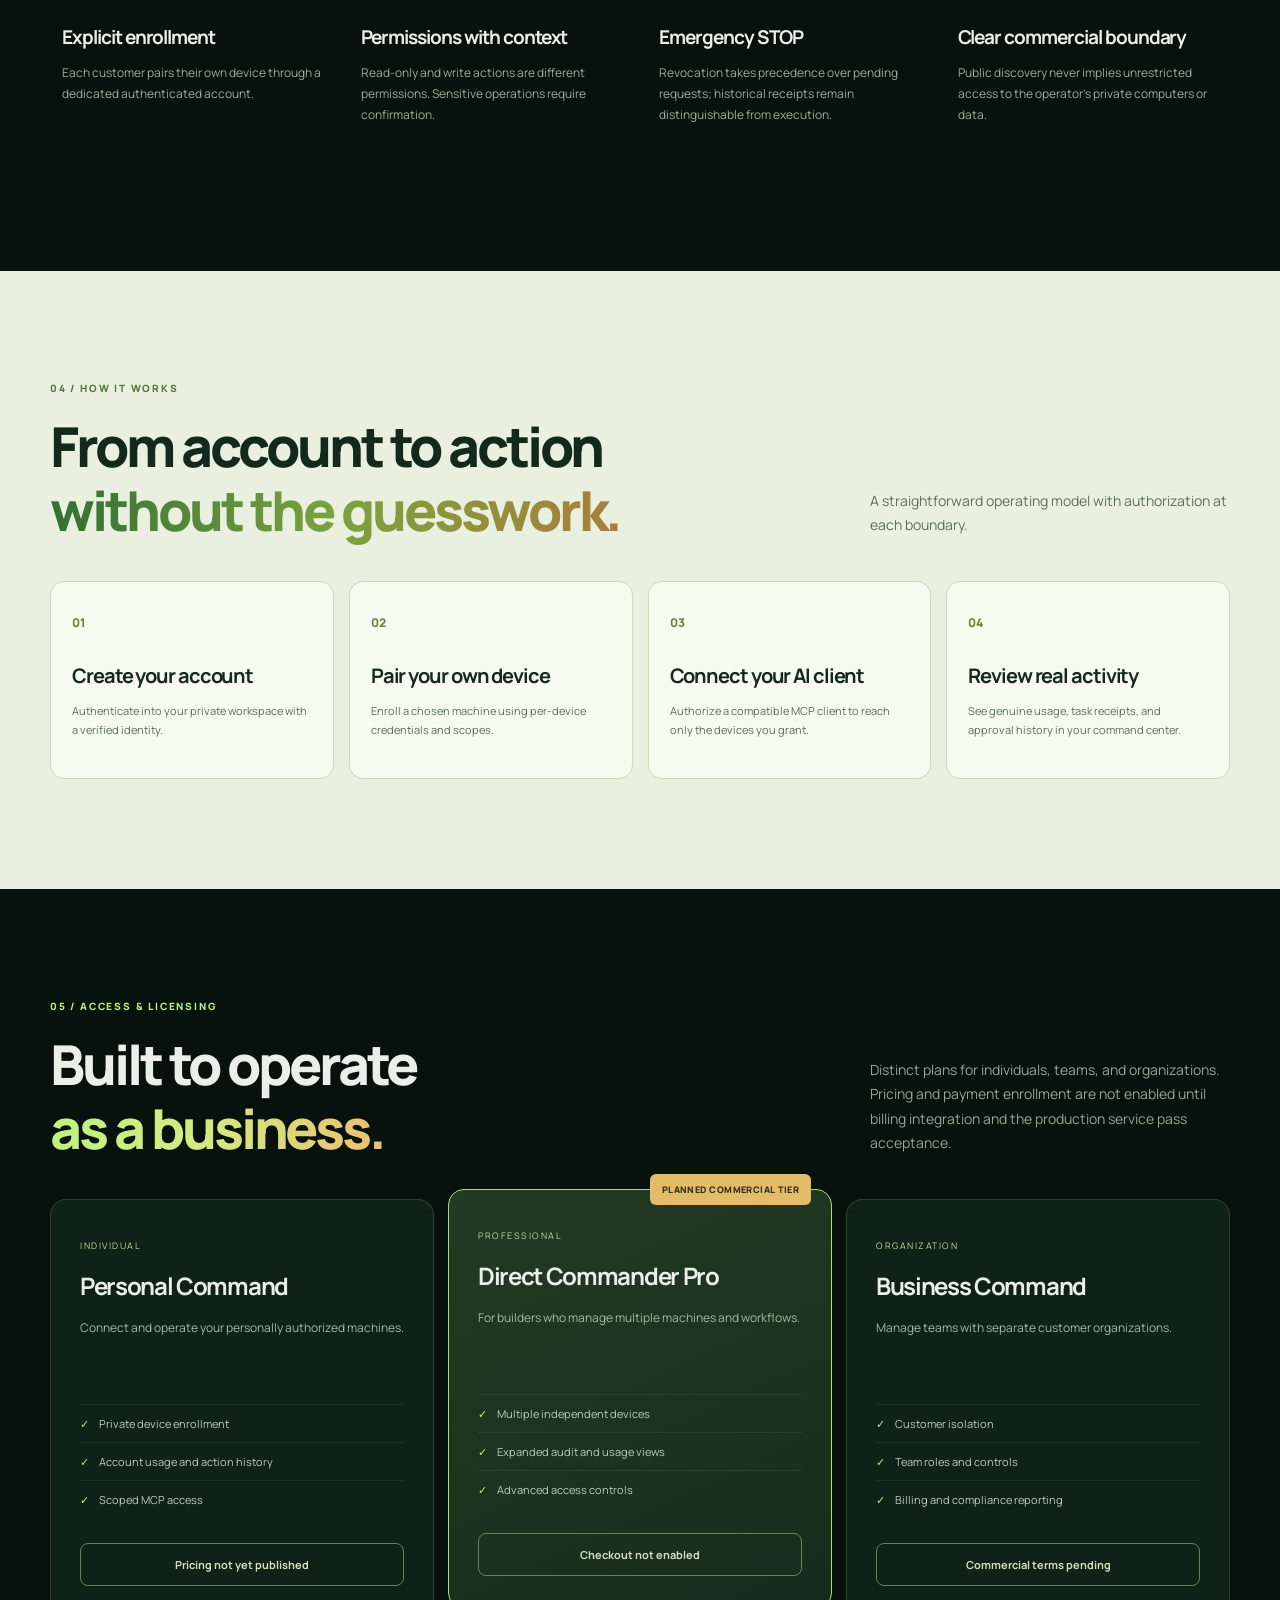
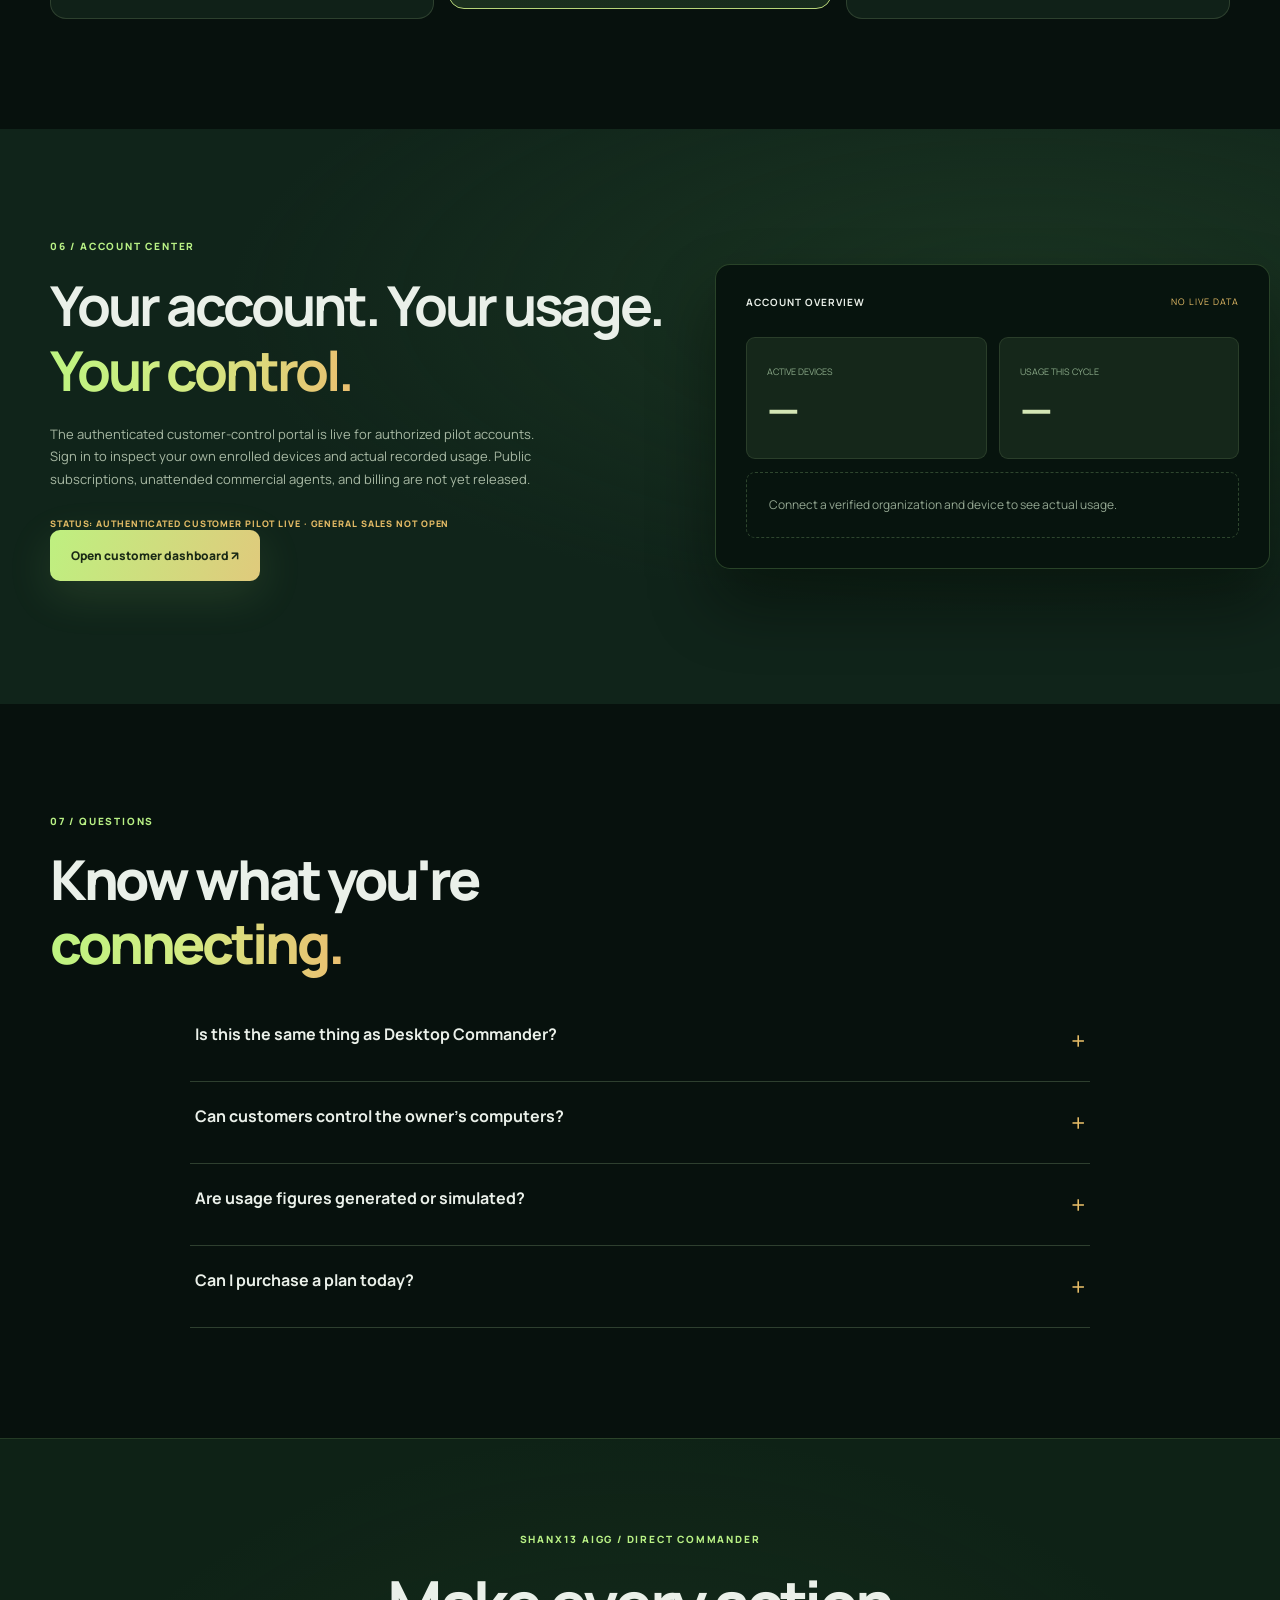
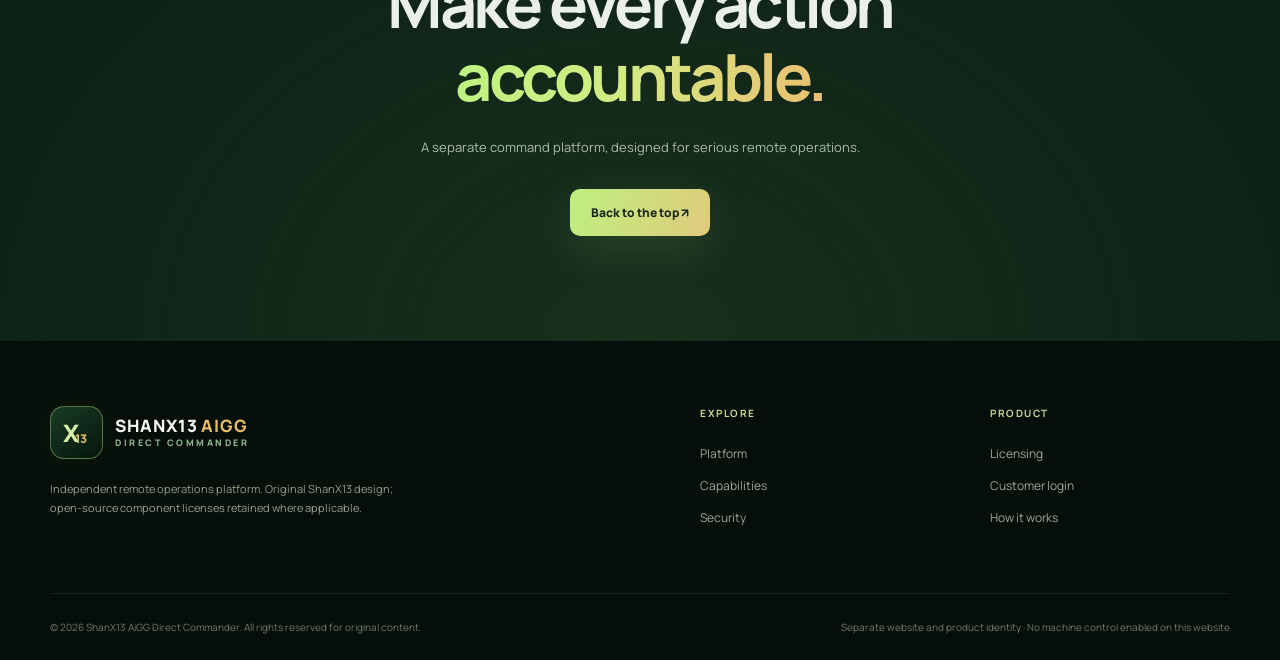
==== commit 56fe7d4f: "Link commercial marketing site to verified customer-control login" ====
--- a/index.html
+++ b/index.html
@@ -15,7 +15,7 @@
 <header class="site-header" id="top">
   <div class="shell head-row"><a href="#top" class="logo" aria-label="ShanX13 AiGG home"><span class="symbol">X<span>13</span></span><span class="logo-words"><b>SHANX13 <i>AIGG</i></b><small>DIRECT COMMANDER</small></span></a>
   <button class="menu-toggle" type="button" id="menuToggle" aria-expanded="false" aria-controls="mainMenu" aria-label="Open menu"><span></span><span></span><span></span></button>
-  <nav id="mainMenu" class="main-menu" aria-label="Main navigation"><a href="#platform">Platform</a><a href="#capabilities">Capabilities</a><a href="#security">Security</a><a href="#access">Access</a><a class="nav-cta" href="#account">Account center <span aria-hidden="true">↗</span></a></nav></div>
+  <nav id="mainMenu" class="main-menu" aria-label="Main navigation"><a href="#platform">Platform</a><a href="#capabilities">Capabilities</a><a href="#security">Security</a><a href="#access">Access</a><a class="nav-cta" href="https://shanx13-aigg-direct-commander-account.henry-shannon.workers.dev/customer" rel="noopener noreferrer">Customer login <span aria-hidden="true">↗</span></a></nav></div>
 </header>
 <main>
 <section class="hero shell" aria-labelledby="hero-title">
@@ -74,10 +74,10 @@
 </section>
 <section id="how" class="section how-section"><div class="shell"><div class="section-head"><div><span class="kicker">04 / HOW IT WORKS</span><h2>From account to action<br><em>without the guesswork.</em></h2></div><p>A straightforward operating model with authorization at each boundary.</p></div><div class="steps"><div><span>01</span><h3>Create your account</h3><p>Authenticate into your private workspace with a verified identity.</p></div><div><span>02</span><h3>Pair your own device</h3><p>Enroll a chosen machine using per-device credentials and scopes.</p></div><div><span>03</span><h3>Connect your AI client</h3><p>Authorize a compatible MCP client to reach only the devices you grant.</p></div><div><span>04</span><h3>Review real activity</h3><p>See genuine usage, task receipts, and approval history in your command center.</p></div></div></div></section>
 <section id="access" class="section shell"><div class="section-head"><div><span class="kicker">05 / ACCESS & LICENSING</span><h2>Built to operate<br><em>as a business.</em></h2></div><p>Distinct plans for individuals, teams, and organizations. Pricing and payment enrollment are not enabled until billing integration and the production service pass acceptance.</p></div><div class="plans"><article><span>INDIVIDUAL</span><h3>Personal Command</h3><p>Connect and operate your personally authorized machines.</p><ul><li>Private device enrollment</li><li>Account usage and action history</li><li>Scoped MCP access</li></ul><div class="plan-bottom">Pricing not yet published</div></article><article class="featured-plan"><div class="plan-highlight">PLANNED COMMERCIAL TIER</div><span>PROFESSIONAL</span><h3>Direct Commander Pro</h3><p>For builders who manage multiple machines and workflows.</p><ul><li>Multiple independent devices</li><li>Expanded audit and usage views</li><li>Advanced access controls</li></ul><div class="plan-bottom">Checkout not enabled</div></article><article><span>ORGANIZATION</span><h3>Business Command</h3><p>Manage teams with separate customer organizations.</p><ul><li>Customer isolation</li><li>Team roles and controls</li><li>Billing and compliance reporting</li></ul><div class="plan-bottom">Commercial terms pending</div></article></div></section>
-<section class="section account-section" id="account"><div class="shell account-inner"><div><span class="kicker">06 / ACCOUNT CENTER</span><h2>Your account. Your usage.<br><em>Your control.</em></h2><p>A dedicated owner and customer dashboard is part of the product. Until secure sign-in and audited usage data are deployed, this public site will not pretend a login or an analytics feed is available.</p><div class="account-label">STATUS: PRODUCTION AUTHENTICATION NOT YET CONNECTED</div></div><div class="account-preview"><div class="account-preview-head"><b>ACCOUNT OVERVIEW</b><span>NO LIVE DATA</span></div><div class="account-columns"><div><small>ACTIVE DEVICES</small><strong>—</strong></div><div><small>USAGE THIS CYCLE</small><strong>—</strong></div></div><div class="account-empty">Connect a verified organization and device to see actual usage.</div></div></div></section>
+<section class="section account-section" id="account"><div class="shell account-inner"><div><span class="kicker">06 / ACCOUNT CENTER</span><h2>Your account. Your usage.<br><em>Your control.</em></h2><p>The authenticated customer-control portal is live for authorized pilot accounts. Sign in to inspect your own enrolled devices and actual recorded usage. Public subscriptions, unattended commercial agents, and billing are not yet released.</p><div class="account-label">STATUS: AUTHENTICATED CUSTOMER PILOT LIVE · GENERAL SALES NOT OPEN</div><p><a class="button primary" href="https://shanx13-aigg-direct-commander-account.henry-shannon.workers.dev/customer" rel="noopener noreferrer">Open customer dashboard ↗</a></p></div><div class="account-preview"><div class="account-preview-head"><b>ACCOUNT OVERVIEW</b><span>NO LIVE DATA</span></div><div class="account-columns"><div><small>ACTIVE DEVICES</small><strong>—</strong></div><div><small>USAGE THIS CYCLE</small><strong>—</strong></div></div><div class="account-empty">Connect a verified organization and device to see actual usage.</div></div></div></section>
 <section class="faq shell section"><div class="section-head"><div><span class="kicker">07 / QUESTIONS</span><h2>Know what you're<br><em>connecting.</em></h2></div></div><div class="faq-list"><details><summary>Is this the same thing as Desktop Commander?<span>+</span></summary><p>No. ShanX13 AiGG Direct Commander is an independently branded product under development. The local MCP engine may use properly attributed MIT-licensed open-source components, but Desktop Commander's commercial cloud service and design are separate proprietary products.</p></details><details><summary>Can customers control the owner's computers?<span>+</span></summary><p>No. Every customer must authenticate and enroll their own approved device with isolated permissions. A public listing does not grant access to anyone else's system.</p></details><details><summary>Are usage figures generated or simulated?<span>+</span></summary><p>Production usage will come from authenticated server records. The interface illustrations on this page are concepts and do not represent live machine activity.</p></details><details><summary>Can I purchase a plan today?<span>+</span></summary><p>No. Pricing, checkout, public plugin approval, and account provisioning are not yet live. This page does not collect payments.</p></details></div></section>
 <section class="bottom-cta"><div class="shell"><span class="kicker">SHANX13 AIGG / DIRECT COMMANDER</span><h2>Make every action<br><em>accountable.</em></h2><p>A separate command platform, designed for serious remote operations.</p><a href="#top" class="button primary">Back to the top ↗</a></div></section>
 </main>
-<footer class="footer"><div class="shell footer-grid"><div><div class="logo footer-logo"><span class="symbol">X<span>13</span></span><span class="logo-words"><b>SHANX13 <i>AIGG</i></b><small>DIRECT COMMANDER</small></span></div><p>Independent remote operations platform. Original ShanX13 design; open-source component licenses retained where applicable.</p></div><div><b>EXPLORE</b><a href="#platform">Platform</a><a href="#capabilities">Capabilities</a><a href="#security">Security</a></div><div><b>PRODUCT</b><a href="#access">Licensing</a><a href="#account">Account center</a><a href="#how">How it works</a></div></div><div class="shell footer-bottom"><span>© <span id="year"></span> ShanX13 AiGG Direct Commander. All rights reserved for original content.</span><span>Separate website and product identity · No machine control enabled on this website</span></div></footer>
+<footer class="footer"><div class="shell footer-grid"><div><div class="logo footer-logo"><span class="symbol">X<span>13</span></span><span class="logo-words"><b>SHANX13 <i>AIGG</i></b><small>DIRECT COMMANDER</small></span></div><p>Independent remote operations platform. Original ShanX13 design; open-source component licenses retained where applicable.</p></div><div><b>EXPLORE</b><a href="#platform">Platform</a><a href="#capabilities">Capabilities</a><a href="#security">Security</a></div><div><b>PRODUCT</b><a href="#access">Licensing</a><a href="https://shanx13-aigg-direct-commander-account.henry-shannon.workers.dev/customer">Customer login</a><a href="#how">How it works</a></div></div><div class="shell footer-bottom"><span>© <span id="year"></span> ShanX13 AiGG Direct Commander. All rights reserved for original content.</span><span>Separate website and product identity · No machine control enabled on this website</span></div></footer>
 </body>
 </html>
--- a/styles.css
+++ b/styles.css
@@ -1,5 +1,5 @@
 @import url('https://fonts.googleapis.com/css2?family=DM+Sans:wght@400;500;600;700&family=Manrope:wght@400;500;600;700;800&display=swap');
 :root{--bg:#07110d;--bg2:#0d1d16;--card:#10251b;--cream:#eff6e9;--text:#eaf0e9;--muted:#a6b3a7;--green:#b9f185;--gold:#e4bb66;--line:rgba(211,244,188,.12);--font:'Manrope','DM Sans',system-ui,Arial,sans-serif;}
-*{box-sizing:border-box}html{scroll-behavior:smooth}body{margin:0;background:var(--bg);color:var(--text);font-family:var(--font);-webkit-font-smoothing:antialiased;overflow-x:hidden}button,a{-webkit-tap-highlight-color:transparent}a{color:inherit;text-decoration:none}button{font:inherit;cursor:pointer}h1,h2,h3,p{margin-top:0}h1,h2,h3{letter-spacing:-.055em}p{line-height:1.75}.shell{width:min(1180px,calc(100% - 56px));margin-inline:auto}.announcement{display:flex;align-items:center;justify-content:center;gap:15px;min-height:32px;background:#c8ea83;color:#18301e;font-size:9px;font-weight:800;letter-spacing:.18em;text-align:center}.tiny-star{font-size:13px}.ann-sep{opacity:.5}.ambient{position:absolute;pointer-events:none;filter:blur(92px);z-index:0}.ambient-one{width:700px;height:680px;background:radial-gradient(circle,rgba(38,95,56,.23),transparent 68%);top:-220px;right:-200px}.ambient-two{width:420px;height:480px;background:radial-gradient(circle,rgba(160,107,35,.09),transparent 70%);top:460px;left:-200px}.site-header{height:86px;border-bottom:1px solid rgba(233,255,208,.08);position:relative;z-index:10;backdrop-filter:blur(16px);background:rgba(7,17,13,.84)}.head-row{display:flex;align-items:center;justify-content:space-between;height:100%}.logo{display:inline-flex;align-items:center;gap:12px}.symbol{display:flex;width:53px;height:53px;align-items:center;justify-content:center;border:1px solid rgba(195,237,129,.4);background:linear-gradient(145deg,#183d26,#06150d);border-radius:14px;box-shadow:0 0 28px #a2de4d11;color:#d4f3aa;font-size:24px;font-weight:900;letter-spacing:-.14em;padding-right:4px}.symbol span{font-size:12px;color:var(--gold);letter-spacing:-.05em;margin-top:12px}.logo-words{display:flex;flex-direction:column;gap:4px;line-height:1}.logo-words b{font-size:17px;letter-spacing:.055em;color:#f4f8ed;font-weight:800}.logo-words i{font-style:normal;color:var(--gold)}.logo-words small{font-size:9px;letter-spacing:.28em;font-weight:800;color:#90b591}.main-menu{display:flex;align-items:center;gap:30px}.main-menu>a{font-size:12px;font-weight:700;color:#c5d1c5;transition:.2s}.main-menu>a:hover{color:var(--green)}.main-menu>a.nav-cta{padding:13px 17px;background:#c2ee84;color:#14251a;border-radius:8px;font-weight:800}.main-menu>a.nav-cta:hover{background:#e1ffc0}.nav-cta span{margin-left:9px}.menu-toggle{display:none;border:1px solid var(--line);background:#11261a;border-radius:8px;width:46px;height:42px;padding:11px}.menu-toggle span{height:2px;background:#d2edae;display:block;margin:4px 0}.hero{position:relative;display:grid;grid-template-columns:49% 51%;min-height:670px;align-items:center;padding-block:95px 115px}.hero-copy{position:relative;z-index:2}.eyebrow,.kicker{color:var(--green);font-size:10px;font-weight:800;letter-spacing:.18em;display:flex;align-items:center;gap:11px}.pulse-dot{width:8px;height:8px;border-radius:50%;background:#b6e777;box-shadow:0 0 0 5px #b6e77722}.eyebrow-rule{width:24px;height:1px;background:#78966d}.hero h1{font-weight:800;font-size:clamp(42px,4.9vw,70px);line-height:1.11;margin:25px 0}.hero h1 em,h2 em{font-style:normal;background:linear-gradient(90deg,#bdf380 0%,#d3eb83 45%,#eabf70 100%);background-clip:text;-webkit-background-clip:text;color:transparent}.lead{font-size:15px;line-height:1.9;color:#aebbad;max-width:505px}.hero-actions{display:flex;gap:12px;margin:28px 0 29px}.button{display:inline-flex;align-items:center;justify-content:center;gap:20px;border-radius:10px;padding:15px 21px;font-size:12px;font-weight:800;transition:.2s;white-space:nowrap}.button.primary{color:#1a2915;background:linear-gradient(110deg,#bef080,#e0ca7c);box-shadow:0 13px 45px #b1ec7f20}.button.primary:hover{transform:translateY(-2px);filter:brightness(1.06)}.button.outline{color:#d1dfcc;border:1px solid #60725f;background:#122118}.button.outline:hover{border-color:#b5ea91}.hero-proof{display:flex;gap:14px;align-items:center;color:#8fa38f;font-size:11px;line-height:1.7;max-width:470px}.proof-symbol{padding:8px;border:1px solid #466246;color:#e4c075;border-radius:7px;font-weight:900}.hero-visual{position:relative;z-index:1;width:114%;margin-left:-1%;transform:perspective(1300px) rotateY(-8deg) rotateX(2deg);transform-origin:center}.visual-halo{position:absolute;inset:10% 0;z-index:-1;background:radial-gradient(ellipse,#609a4c35,transparent 68%);filter:blur(40px)}.window{border-radius:15px;background:#0b1811;border:1px solid #5c805849;box-shadow:0 45px 85px #0009,0 0 60px #85d66b0c;overflow:hidden}.window-top{height:42px;border-bottom:1px solid #324a304a;display:flex;align-items:center;padding:0 15px;gap:20px}.window-dots{display:flex;gap:6px}.window-dots i{display:block;border-radius:50%;height:7px;width:7px;background:#789675}.window-dots i:first-child{background:#e3be71}.window-title{color:#b8d5b6;letter-spacing:.07em;font-size:9px;white-space:nowrap}.green-square{background:#c5e88e;width:7px;height:7px;display:inline-block;margin-right:4px}.window-beta{margin-left:auto;color:#69856d;font-size:8px;letter-spacing:.09em}.window-inside{display:flex;min-height:370px}.mini-sidebar{width:63px;flex-shrink:0;background:#0c1c14;border-right:1px solid #31493150;display:flex;align-items:center;flex-direction:column;padding:17px 0;gap:13px}.mini-logo{font-size:15px;color:#d8efbc;font-weight:900;margin-bottom:14px}.mini-logo span{color:var(--gold);font-size:9px}.mini-nav{width:33px;height:30px;display:flex;align-items:center;justify-content:center;color:#849e86;font-size:15px;border-radius:6px}.mini-nav.active{color:#daf9a5;background:#29442d}.mini-bottom{margin-top:auto;color:var(--gold)}.mini-main{flex:1;min-width:0;padding:18px 20px}.mini-top{display:flex;justify-content:space-between;color:#91a88f;font-size:8px;letter-spacing:.1em}.mini-top b{color:#d2e8b8}.mini-avatar{background:#324731;color:#f0e7bf;border-radius:50%;width:21px;height:21px;display:grid;place-items:center;font-size:10px}.mini-main h3{margin:14px 0 4px;font-size:19px;letter-spacing:-.04em}.mini-sub{font-size:9px;color:#8b9e89;margin-bottom:15px}.mini-stats{display:grid;grid-template-columns:repeat(3,minmax(0,1fr));gap:8px}.mini-stats>div{border:1px solid #3c563b55;background:#12251a;border-radius:8px;padding:12px 10px}.mini-stats small{display:block;color:#9fad9b;font-size:7px;letter-spacing:.08em}.mini-stats strong{display:block;color:#d6eba7;font-size:24px;line-height:1.7}.mini-stats>div:last-child strong{font-size:18px;color:var(--gold)}.mini-stats span{font-size:7px;color:#7f947f}.mini-chart{background:#102117;border:1px solid #40573d52;border-radius:9px;margin-top:9px;padding:12px}.chart-heading{display:flex;justify-content:space-between;font-size:10px}.chart-heading span{font-size:7px;color:#91a58b}.chart-grid svg{width:100%;height:88px;margin-top:6px}.mini-activity{display:flex;align-items:center;gap:10px;background:#162b1d;padding:12px;border-radius:8px;margin-top:9px;border:1px solid #48653e61}.activity-icon{color:var(--gold);font-size:18px}.mini-activity b{font-size:9px;display:block}.mini-activity small{font-size:7px;color:#8c9f8b}.activity-right{color:#abce79;font-size:7px;margin-left:auto}.float-card{position:absolute;bottom:-26px;right:-12px;background:#e3eecb;border-radius:12px;padding:14px 20px;box-shadow:0 22px 45px #0007;display:flex;align-items:center;gap:12px;color:#1c321e}.float-icon{background:#2c6336;color:#e8f6b8;padding:8px 12px;border-radius:8px;font-size:23px}.float-card b{font-size:11px;display:block}.float-card small{font-size:9px;display:block;margin-top:3px;color:#536b54}.thin-divider{height:1px;background:linear-gradient(90deg,transparent,#76936966,transparent)}.trust-strip{padding:36px 0 40px;display:flex;align-items:center;gap:60px}.trust-strip>span{font-size:9px;letter-spacing:.17em;color:#849b86;font-weight:800;white-space:nowrap}.trust-strip>div{display:flex;justify-content:space-between;gap:23px;width:100%;flex-wrap:wrap}.trust-strip b{font-size:12px;letter-spacing:.1em;color:#8da28d}.section{padding-block:110px}.section-head{display:flex;justify-content:space-between;align-items:flex-end;gap:60px;margin-bottom:38px}.section-head h2{font-size:clamp(34px,4.3vw,55px);font-weight:800;line-height:1.16;margin:20px 0 0}.section-head>p{max-width:360px;color:#93a793;font-size:14px;margin:0 0 5px}.features-grid{display:grid;grid-template-columns:1.35fr 1fr 1fr;gap:15px}.feature{background:linear-gradient(140deg,#11271b,#0c1c14);border:1px solid #46604255;border-radius:16px;min-height:279px;padding:28px;position:relative;overflow:hidden}.feature:hover{border-color:#7ca8627a}.feature-large{grid-row:span 2;min-height:580px;background:radial-gradient(circle at 70% 89%,#2e55312e,transparent 46%),linear-gradient(145deg,#172f21,#0b2015)}.feature-icon{color:#d8d48d;border:1px solid #55724b76;background:#2a472a77;display:inline-grid;place-items:center;width:42px;height:42px;border-radius:11px;font-size:19px;margin-bottom:25px}.feature h3{font-size:23px;margin:0 0 13px}.feature p{font-size:12px;line-height:1.9;color:#a6b4a3}.feature-line{height:1px;background:#51694d66;position:absolute;bottom:55px;left:28px;right:28px}.feature-tag{position:absolute;bottom:28px;left:28px;font-size:8px;color:#c4e18b;letter-spacing:.11em;font-weight:900}.device-mock{margin-top:95px;display:grid;gap:12px}.device-mock>div{border:1px solid #5f805a52;padding:17px 14px;border-radius:10px;background:#0a1b11;display:grid;grid-template-columns:10px 1fr;gap:4px 11px}.device-dot{width:8px;height:8px;background:#caa866;border-radius:50%;align-self:center}.device-mock b{font-size:11px;letter-spacing:.08em}.device-mock small{grid-column:2;color:#8da18c;font-size:9px}.device-state{grid-column:2;color:#b7c98a;font-size:8px;letter-spacing:.09em;margin-top:5px}.section-deep{background:linear-gradient(145deg,#132b1d,#07170d);border-block:1px solid #56714d30}.section-head-light>p{color:#b6c2ae}.capability-tabs{display:flex;gap:7px;flex-wrap:wrap;border-bottom:1px solid #536a4b57;padding-bottom:16px}.capability-tabs button{background:transparent;border:1px solid #62725a60;border-radius:8px;color:#95aa90;padding:11px 18px;font-size:11px;font-weight:800}.capability-tabs button[aria-selected="true"]{color:#112714;background:var(--green);border-color:var(--green)}.capability-layout{display:grid;grid-template-columns:43% 57%;gap:30px;padding:40px 0 0;align-items:center}.cap-number{font-size:10px;color:var(--gold);letter-spacing:.13em}.capability-copy h3{font-size:33px;margin:18px 0 14px;max-width:340px}.capability-copy p{color:#9bac9d;max-width:385px;font-size:13px}.cap-bullets{display:grid;gap:13px;margin-top:32px}.cap-bullets div{color:#b6cba9;font-size:12px}.cap-bullets div:before{content:'✓';color:var(--green);margin-right:14px;font-weight:bold}.terminal-demo{background:#06100d;border:1px solid #587c5270;border-radius:14px;box-shadow:0 35px 70px #0008;overflow:hidden}.terminal-header{padding:15px 20px;color:#c9dda7;background:#122a1a;font-size:10px;letter-spacing:.1em;border-bottom:1px solid #4d664c56}.term-dot{height:7px;width:7px;display:inline-block;background:var(--green);border-radius:50%;margin-right:9px}.terminal-header span:last-child{float:right;color:#718f71;font-size:9px}.terminal-demo pre{padding:35px;margin:0;min-height:270px;color:#9fe29b;font-size:12px;line-height:2;font-family:ui-monospace,SFMono-Regular,Consolas,monospace;white-space:pre-wrap}.safety-grid{display:grid;grid-template-columns:repeat(4,1fr);gap:14px}.safety-grid article{border-top:1px solid #75a164;padding:24px 12px}.safety-grid article>span{font-size:11px;color:var(--gold)}.safety-grid h3{font-size:19px;margin:24px 0 12px}.safety-grid p{font-size:12px;color:#9cae99}.how-section{background:#e9f0df;color:#14281b}.how-section .kicker{color:#517738}.how-section h2 em{background:linear-gradient(90deg,#336f35,#7ba23e,#a97f3a);background-clip:text;-webkit-background-clip:text}.how-section .section-head p{color:#5d705b}.steps{display:grid;grid-template-columns:repeat(4,1fr);gap:15px}.steps>div{padding:28px 21px;background:#f7faee;border-radius:14px;border:1px solid #ced8bd}.steps span{font-size:12px;color:#6b843d;font-weight:900}.steps h3{font-size:20px;margin:30px 0 12px}.steps p{font-size:11px;color:#5b6e5c}.plans{display:grid;grid-template-columns:repeat(3,1fr);gap:14px}.plans article{padding:32px 29px;min-height:370px;border:1px solid #52674a72;background:#102118;border-radius:16px;position:relative}.plans article>span{font-size:9px;letter-spacing:.17em;color:#c4d99b}.plans h3{font-size:24px;margin:15px 0}.plans p{font-size:12px;color:#a6b9a4;min-height:62px}.plans ul{margin:25px 0;padding:0;list-style:none}.plans li{font-size:11px;color:#bfcbbb;padding:11px 0;border-top:1px solid #ffffff12}.plans li:before{content:'✓';margin-right:10px;color:var(--green)}.plan-bottom{border:1px solid #688155;border-radius:8px;padding:13px;color:#d3deba;font-size:11px;font-weight:700;text-align:center}.plans .featured-plan{background:linear-gradient(155deg,#243a23,#172b1c);border-color:#b7d579;transform:translateY(-10px)}.plan-highlight{position:absolute;top:-16px;right:20px;background:var(--gold);color:#2b2f1b;font-size:9px;font-weight:900;padding:9px 12px;border-radius:6px;letter-spacing:.05em}.account-section{background:radial-gradient(ellipse at 80% 30%,#27492b70,transparent 55%),#10241a}.account-inner{display:grid;grid-template-columns:53% 47%;gap:40px;align-items:center}.account-inner h2{font-size:clamp(34px,4.3vw,55px);line-height:1.18;margin:20px 0}.account-inner p{max-width:510px;color:#a8b9a4;font-size:13px}.account-label{color:var(--gold);font-size:9px;letter-spacing:.1em;font-weight:800;margin-top:26px}.account-preview{background:#07140e;border:1px solid #527a4775;border-radius:15px;padding:30px;box-shadow:0 35px 65px #02060375}.account-preview-head{display:flex;justify-content:space-between;font-size:10px;letter-spacing:.1em}.account-preview-head span{color:var(--gold);font-size:9px}.account-columns{display:grid;grid-template-columns:1fr 1fr;gap:12px;margin-top:28px}.account-columns>div{border:1px solid #546e4b55;border-radius:9px;background:#15271a;padding:20px}.account-columns small{color:#8baa89;font-size:9px}.account-columns strong{display:block;color:#d4e6b5;font-size:42px}.account-empty{margin-top:13px;border:1px dashed #5c805478;border-radius:9px;padding:22px;color:#93a691;font-size:12px;line-height:1.7}.faq .section-head{margin-bottom:25px}.faq-list{max-width:900px;margin:auto}.faq-list details{border-bottom:1px solid #576e5280}.faq-list summary{padding:23px 5px;font-size:16px;font-weight:700;cursor:pointer;list-style:none;display:flex;justify-content:space-between;gap:15px}.faq-list summary::-webkit-details-marker{display:none}.faq-list summary>span{color:var(--gold);font-size:25px;font-weight:400}.faq-list details[open] summary>span{transform:rotate(45deg)}.faq-list p{color:#9dab9b;font-size:13px;max-width:700px;padding:0 5px 20px}.bottom-cta{text-align:center;padding:93px 0 105px;background:radial-gradient(ellipse at 50% 100%,#4c72402c,transparent 72%),#0e2216;border-top:1px solid #66825140}.bottom-cta .kicker{justify-content:center}.bottom-cta h2{font-size:clamp(38px,5.2vw,65px);line-height:1.12;margin:22px 0}.bottom-cta p{font-size:13px;color:#acbdaa;margin-bottom:30px}.footer{background:#060e0a;padding:65px 0 0}.footer-grid{display:grid;grid-template-columns:2.5fr 1fr 1fr;gap:50px}.footer-grid>div:first-child p{font-size:11px;max-width:370px;color:#8fa58d;margin-top:20px}.footer-grid>div:not(:first-child){display:grid;align-content:start;gap:15px}.footer-grid>div:not(:first-child) b{font-size:10px;color:#c8da9a;letter-spacing:.15em;margin-bottom:10px}.footer-grid a:not(.logo){color:#9aac98;font-size:12px}.footer-grid a:hover{color:var(--green)}.footer-bottom{border-top:1px solid #60705835;padding:26px 0;margin-top:65px;display:flex;justify-content:space-between;color:#668069;font-size:10px;gap:15px}
+*{box-sizing:border-box}html{scroll-behavior:smooth}body{margin:0;background:var(--bg);color:var(--text);font-family:var(--font);-webkit-font-smoothing:antialiased;overflow-x:hidden}button,a{-webkit-tap-highlight-color:transparent}a{color:inherit;text-decoration:none}button{font:inherit;cursor:pointer}h1,h2,h3,p{margin-top:0}h1,h2,h3{letter-spacing:-.055em}p{line-height:1.75}.shell{width:min(1180px,calc(100% - 56px));margin-inline:auto}.announcement{display:flex;align-items:center;justify-content:center;gap:15px;min-height:32px;background:#c8ea83;color:#18301e;font-size:9px;font-weight:800;letter-spacing:.18em;text-align:center}.tiny-star{font-size:13px}.ann-sep{opacity:.5}.ambient{position:absolute;pointer-events:none;filter:blur(92px);z-index:0}.ambient-one{width:700px;height:680px;background:radial-gradient(circle,rgba(38,95,56,.23),transparent 68%);top:-220px;right:0}.ambient-two{width:420px;height:480px;background:radial-gradient(circle,rgba(160,107,35,.09),transparent 70%);top:460px;left:-200px}.site-header{height:86px;border-bottom:1px solid rgba(233,255,208,.08);position:relative;z-index:10;backdrop-filter:blur(16px);background:rgba(7,17,13,.84)}.head-row{display:flex;align-items:center;justify-content:space-between;height:100%}.logo{display:inline-flex;align-items:center;gap:12px}.symbol{display:flex;width:53px;height:53px;align-items:center;justify-content:center;border:1px solid rgba(195,237,129,.4);background:linear-gradient(145deg,#183d26,#06150d);border-radius:14px;box-shadow:0 0 28px #a2de4d11;color:#d4f3aa;font-size:24px;font-weight:900;letter-spacing:-.14em;padding-right:4px}.symbol span{font-size:12px;color:var(--gold);letter-spacing:-.05em;margin-top:12px}.logo-words{display:flex;flex-direction:column;gap:4px;line-height:1}.logo-words b{font-size:17px;letter-spacing:.055em;color:#f4f8ed;font-weight:800}.logo-words i{font-style:normal;color:var(--gold)}.logo-words small{font-size:9px;letter-spacing:.28em;font-weight:800;color:#90b591}.main-menu{display:flex;align-items:center;gap:30px}.main-menu>a{font-size:12px;font-weight:700;color:#c5d1c5;transition:.2s}.main-menu>a:hover{color:var(--green)}.main-menu>a.nav-cta{padding:13px 17px;background:#c2ee84;color:#14251a;border-radius:8px;font-weight:800}.main-menu>a.nav-cta:hover{background:#e1ffc0}.nav-cta span{margin-left:9px}.menu-toggle{display:none;border:1px solid var(--line);background:#11261a;border-radius:8px;width:46px;height:42px;padding:11px}.menu-toggle span{height:2px;background:#d2edae;display:block;margin:4px 0}.hero{position:relative;display:grid;grid-template-columns:49% 51%;min-height:670px;align-items:center;padding-block:95px 115px}.hero-copy{position:relative;z-index:2}.eyebrow,.kicker{color:var(--green);font-size:10px;font-weight:800;letter-spacing:.18em;display:flex;align-items:center;gap:11px}.pulse-dot{width:8px;height:8px;border-radius:50%;background:#b6e777;box-shadow:0 0 0 5px #b6e77722}.eyebrow-rule{width:24px;height:1px;background:#78966d}.hero h1{font-weight:800;font-size:clamp(42px,4.9vw,70px);line-height:1.11;margin:25px 0}.hero h1 em,h2 em{font-style:normal;background:linear-gradient(90deg,#bdf380 0%,#d3eb83 45%,#eabf70 100%);background-clip:text;-webkit-background-clip:text;color:transparent}.lead{font-size:15px;line-height:1.9;color:#aebbad;max-width:505px}.hero-actions{display:flex;gap:12px;margin:28px 0 29px}.button{display:inline-flex;align-items:center;justify-content:center;gap:20px;border-radius:10px;padding:15px 21px;font-size:12px;font-weight:800;transition:.2s;white-space:nowrap}.button.primary{color:#1a2915;background:linear-gradient(110deg,#bef080,#e0ca7c);box-shadow:0 13px 45px #b1ec7f20}.button.primary:hover{transform:translateY(-2px);filter:brightness(1.06)}.button.outline{color:#d1dfcc;border:1px solid #60725f;background:#122118}.button.outline:hover{border-color:#b5ea91}.hero-proof{display:flex;gap:14px;align-items:center;color:#8fa38f;font-size:11px;line-height:1.7;max-width:470px}.proof-symbol{padding:8px;border:1px solid #466246;color:#e4c075;border-radius:7px;font-weight:900}.hero-visual{position:relative;z-index:1;width:114%;margin-left:-1%;transform:perspective(1300px) rotateY(-8deg) rotateX(2deg);transform-origin:center}.visual-halo{position:absolute;inset:10% 0;z-index:-1;background:radial-gradient(ellipse,#609a4c35,transparent 68%);filter:blur(40px)}.window{border-radius:15px;background:#0b1811;border:1px solid #5c805849;box-shadow:0 45px 85px #0009,0 0 60px #85d66b0c;overflow:hidden}.window-top{height:42px;border-bottom:1px solid #324a304a;display:flex;align-items:center;padding:0 15px;gap:20px}.window-dots{display:flex;gap:6px}.window-dots i{display:block;border-radius:50%;height:7px;width:7px;background:#789675}.window-dots i:first-child{background:#e3be71}.window-title{color:#b8d5b6;letter-spacing:.07em;font-size:9px;white-space:nowrap}.green-square{background:#c5e88e;width:7px;height:7px;display:inline-block;margin-right:4px}.window-beta{margin-left:auto;color:#69856d;font-size:8px;letter-spacing:.09em}.window-inside{display:flex;min-height:370px}.mini-sidebar{width:63px;flex-shrink:0;background:#0c1c14;border-right:1px solid #31493150;display:flex;align-items:center;flex-direction:column;padding:17px 0;gap:13px}.mini-logo{font-size:15px;color:#d8efbc;font-weight:900;margin-bottom:14px}.mini-logo span{color:var(--gold);font-size:9px}.mini-nav{width:33px;height:30px;display:flex;align-items:center;justify-content:center;color:#849e86;font-size:15px;border-radius:6px}.mini-nav.active{color:#daf9a5;background:#29442d}.mini-bottom{margin-top:auto;color:var(--gold)}.mini-main{flex:1;min-width:0;padding:18px 20px}.mini-top{display:flex;justify-content:space-between;color:#91a88f;font-size:8px;letter-spacing:.1em}.mini-top b{color:#d2e8b8}.mini-avatar{background:#324731;color:#f0e7bf;border-radius:50%;width:21px;height:21px;display:grid;place-items:center;font-size:10px}.mini-main h3{margin:14px 0 4px;font-size:19px;letter-spacing:-.04em}.mini-sub{font-size:9px;color:#8b9e89;margin-bottom:15px}.mini-stats{display:grid;grid-template-columns:repeat(3,minmax(0,1fr));gap:8px}.mini-stats>div{border:1px solid #3c563b55;background:#12251a;border-radius:8px;padding:12px 10px}.mini-stats small{display:block;color:#9fad9b;font-size:7px;letter-spacing:.08em}.mini-stats strong{display:block;color:#d6eba7;font-size:24px;line-height:1.7}.mini-stats>div:last-child strong{font-size:18px;color:var(--gold)}.mini-stats span{font-size:7px;color:#7f947f}.mini-chart{background:#102117;border:1px solid #40573d52;border-radius:9px;margin-top:9px;padding:12px}.chart-heading{display:flex;justify-content:space-between;font-size:10px}.chart-heading span{font-size:7px;color:#91a58b}.chart-grid svg{width:100%;height:88px;margin-top:6px}.mini-activity{display:flex;align-items:center;gap:10px;background:#162b1d;padding:12px;border-radius:8px;margin-top:9px;border:1px solid #48653e61}.activity-icon{color:var(--gold);font-size:18px}.mini-activity b{font-size:9px;display:block}.mini-activity small{font-size:7px;color:#8c9f8b}.activity-right{color:#abce79;font-size:7px;margin-left:auto}.float-card{position:absolute;bottom:-26px;right:-12px;background:#e3eecb;border-radius:12px;padding:14px 20px;box-shadow:0 22px 45px #0007;display:flex;align-items:center;gap:12px;color:#1c321e}.float-icon{background:#2c6336;color:#e8f6b8;padding:8px 12px;border-radius:8px;font-size:23px}.float-card b{font-size:11px;display:block}.float-card small{font-size:9px;display:block;margin-top:3px;color:#536b54}.thin-divider{height:1px;background:linear-gradient(90deg,transparent,#76936966,transparent)}.trust-strip{padding:36px 0 40px;display:flex;align-items:center;gap:60px}.trust-strip>span{font-size:9px;letter-spacing:.17em;color:#849b86;font-weight:800;white-space:nowrap}.trust-strip>div{display:flex;justify-content:space-between;gap:23px;width:100%;flex-wrap:wrap}.trust-strip b{font-size:12px;letter-spacing:.1em;color:#8da28d}.section{padding-block:110px}.section-head{display:flex;justify-content:space-between;align-items:flex-end;gap:60px;margin-bottom:38px}.section-head h2{font-size:clamp(34px,4.3vw,55px);font-weight:800;line-height:1.16;margin:20px 0 0}.section-head>p{max-width:360px;color:#93a793;font-size:14px;margin:0 0 5px}.features-grid{display:grid;grid-template-columns:1.35fr 1fr 1fr;gap:15px}.feature{background:linear-gradient(140deg,#11271b,#0c1c14);border:1px solid #46604255;border-radius:16px;min-height:279px;padding:28px;position:relative;overflow:hidden}.feature:hover{border-color:#7ca8627a}.feature-large{grid-row:span 2;min-height:580px;background:radial-gradient(circle at 70% 89%,#2e55312e,transparent 46%),linear-gradient(145deg,#172f21,#0b2015)}.feature-icon{color:#d8d48d;border:1px solid #55724b76;background:#2a472a77;display:inline-grid;place-items:center;width:42px;height:42px;border-radius:11px;font-size:19px;margin-bottom:25px}.feature h3{font-size:23px;margin:0 0 13px}.feature p{font-size:12px;line-height:1.9;color:#a6b4a3}.feature-line{height:1px;background:#51694d66;position:absolute;bottom:55px;left:28px;right:28px}.feature-tag{position:absolute;bottom:28px;left:28px;font-size:8px;color:#c4e18b;letter-spacing:.11em;font-weight:900}.device-mock{margin-top:95px;display:grid;gap:12px}.device-mock>div{border:1px solid #5f805a52;padding:17px 14px;border-radius:10px;background:#0a1b11;display:grid;grid-template-columns:10px 1fr;gap:4px 11px}.device-dot{width:8px;height:8px;background:#caa866;border-radius:50%;align-self:center}.device-mock b{font-size:11px;letter-spacing:.08em}.device-mock small{grid-column:2;color:#8da18c;font-size:9px}.device-state{grid-column:2;color:#b7c98a;font-size:8px;letter-spacing:.09em;margin-top:5px}.section-deep{background:linear-gradient(145deg,#132b1d,#07170d);border-block:1px solid #56714d30}.section-head-light>p{color:#b6c2ae}.capability-tabs{display:flex;gap:7px;flex-wrap:wrap;border-bottom:1px solid #536a4b57;padding-bottom:16px}.capability-tabs button{background:transparent;border:1px solid #62725a60;border-radius:8px;color:#95aa90;padding:11px 18px;font-size:11px;font-weight:800}.capability-tabs button[aria-selected="true"]{color:#112714;background:var(--green);border-color:var(--green)}.capability-layout{display:grid;grid-template-columns:43% 57%;gap:30px;padding:40px 0 0;align-items:center}.cap-number{font-size:10px;color:var(--gold);letter-spacing:.13em}.capability-copy h3{font-size:33px;margin:18px 0 14px;max-width:340px}.capability-copy p{color:#9bac9d;max-width:385px;font-size:13px}.cap-bullets{display:grid;gap:13px;margin-top:32px}.cap-bullets div{color:#b6cba9;font-size:12px}.cap-bullets div:before{content:'✓';color:var(--green);margin-right:14px;font-weight:bold}.terminal-demo{background:#06100d;border:1px solid #587c5270;border-radius:14px;box-shadow:0 35px 70px #0008;overflow:hidden}.terminal-header{padding:15px 20px;color:#c9dda7;background:#122a1a;font-size:10px;letter-spacing:.1em;border-bottom:1px solid #4d664c56}.term-dot{height:7px;width:7px;display:inline-block;background:var(--green);border-radius:50%;margin-right:9px}.terminal-header span:last-child{float:right;color:#718f71;font-size:9px}.terminal-demo pre{padding:35px;margin:0;min-height:270px;color:#9fe29b;font-size:12px;line-height:2;font-family:ui-monospace,SFMono-Regular,Consolas,monospace;white-space:pre-wrap}.safety-grid{display:grid;grid-template-columns:repeat(4,1fr);gap:14px}.safety-grid article{border-top:1px solid #75a164;padding:24px 12px}.safety-grid article>span{font-size:11px;color:var(--gold)}.safety-grid h3{font-size:19px;margin:24px 0 12px}.safety-grid p{font-size:12px;color:#9cae99}.how-section{background:#e9f0df;color:#14281b}.how-section .kicker{color:#517738}.how-section h2 em{background:linear-gradient(90deg,#336f35,#7ba23e,#a97f3a);background-clip:text;-webkit-background-clip:text}.how-section .section-head p{color:#5d705b}.steps{display:grid;grid-template-columns:repeat(4,1fr);gap:15px}.steps>div{padding:28px 21px;background:#f7faee;border-radius:14px;border:1px solid #ced8bd}.steps span{font-size:12px;color:#6b843d;font-weight:900}.steps h3{font-size:20px;margin:30px 0 12px}.steps p{font-size:11px;color:#5b6e5c}.plans{display:grid;grid-template-columns:repeat(3,1fr);gap:14px}.plans article{padding:32px 29px;min-height:370px;border:1px solid #52674a72;background:#102118;border-radius:16px;position:relative}.plans article>span{font-size:9px;letter-spacing:.17em;color:#c4d99b}.plans h3{font-size:24px;margin:15px 0}.plans p{font-size:12px;color:#a6b9a4;min-height:62px}.plans ul{margin:25px 0;padding:0;list-style:none}.plans li{font-size:11px;color:#bfcbbb;padding:11px 0;border-top:1px solid #ffffff12}.plans li:before{content:'✓';margin-right:10px;color:var(--green)}.plan-bottom{border:1px solid #688155;border-radius:8px;padding:13px;color:#d3deba;font-size:11px;font-weight:700;text-align:center}.plans .featured-plan{background:linear-gradient(155deg,#243a23,#172b1c);border-color:#b7d579;transform:translateY(-10px)}.plan-highlight{position:absolute;top:-16px;right:20px;background:var(--gold);color:#2b2f1b;font-size:9px;font-weight:900;padding:9px 12px;border-radius:6px;letter-spacing:.05em}.account-section{background:radial-gradient(ellipse at 80% 30%,#27492b70,transparent 55%),#10241a}.account-inner{display:grid;grid-template-columns:53% 47%;gap:40px;align-items:center}.account-inner h2{font-size:clamp(34px,4.3vw,55px);line-height:1.18;margin:20px 0}.account-inner p{max-width:510px;color:#a8b9a4;font-size:13px}.account-label{color:var(--gold);font-size:9px;letter-spacing:.1em;font-weight:800;margin-top:26px}.account-preview{background:#07140e;border:1px solid #527a4775;border-radius:15px;padding:30px;box-shadow:0 35px 65px #02060375}.account-preview-head{display:flex;justify-content:space-between;font-size:10px;letter-spacing:.1em}.account-preview-head span{color:var(--gold);font-size:9px}.account-columns{display:grid;grid-template-columns:1fr 1fr;gap:12px;margin-top:28px}.account-columns>div{border:1px solid #546e4b55;border-radius:9px;background:#15271a;padding:20px}.account-columns small{color:#8baa89;font-size:9px}.account-columns strong{display:block;color:#d4e6b5;font-size:42px}.account-empty{margin-top:13px;border:1px dashed #5c805478;border-radius:9px;padding:22px;color:#93a691;font-size:12px;line-height:1.7}.faq .section-head{margin-bottom:25px}.faq-list{max-width:900px;margin:auto}.faq-list details{border-bottom:1px solid #576e5280}.faq-list summary{padding:23px 5px;font-size:16px;font-weight:700;cursor:pointer;list-style:none;display:flex;justify-content:space-between;gap:15px}.faq-list summary::-webkit-details-marker{display:none}.faq-list summary>span{color:var(--gold);font-size:25px;font-weight:400}.faq-list details[open] summary>span{transform:rotate(45deg)}.faq-list p{color:#9dab9b;font-size:13px;max-width:700px;padding:0 5px 20px}.bottom-cta{text-align:center;padding:93px 0 105px;background:radial-gradient(ellipse at 50% 100%,#4c72402c,transparent 72%),#0e2216;border-top:1px solid #66825140}.bottom-cta .kicker{justify-content:center}.bottom-cta h2{font-size:clamp(38px,5.2vw,65px);line-height:1.12;margin:22px 0}.bottom-cta p{font-size:13px;color:#acbdaa;margin-bottom:30px}.footer{background:#060e0a;padding:65px 0 0}.footer-grid{display:grid;grid-template-columns:2.5fr 1fr 1fr;gap:50px}.footer-grid>div:first-child p{font-size:11px;max-width:370px;color:#8fa58d;margin-top:20px}.footer-grid>div:not(:first-child){display:grid;align-content:start;gap:15px}.footer-grid>div:not(:first-child) b{font-size:10px;color:#c8da9a;letter-spacing:.15em;margin-bottom:10px}.footer-grid a:not(.logo){color:#9aac98;font-size:12px}.footer-grid a:hover{color:var(--green)}.footer-bottom{border-top:1px solid #60705835;padding:26px 0;margin-top:65px;display:flex;justify-content:space-between;color:#668069;font-size:10px;gap:15px}
 @media(max-width:1000px){.shell{width:min(900px,calc(100% - 40px))}.hero{grid-template-columns:1fr;gap:40px;padding-block:65px 90px}.hero h1{max-width:780px}.hero-visual{width:min(800px,96%);margin-inline:auto;transform:perspective(1300px) rotateY(-3deg)}.features-grid{grid-template-columns:1fr 1fr}.feature-large{grid-row:span 2}.trust-strip{flex-direction:column;align-items:start;gap:22px}.account-inner{grid-template-columns:1fr}.section{padding-block:78px}.steps{grid-template-columns:1fr 1fr}}@media(max-width:680px){.announcement{font-size:7px;gap:7px;padding:4px 8px}.site-header{height:70px}.logo-words b{font-size:13px}.logo-words small{font-size:7px}.symbol{width:43px;height:43px;font-size:21px}.menu-toggle{display:block}.main-menu{display:none;position:absolute;top:69px;left:0;right:0;background:#0b1e12;border-bottom:1px solid #64794f66;padding:20px;flex-direction:column;align-items:stretch;gap:20px}.main-menu.is-open{display:flex}.main-menu>a{font-size:14px}.hero{min-height:unset;padding-block:55px 85px}.hero h1{font-size:43px}.hero .lead{font-size:13px}.eyebrow{font-size:8px}.hero-actions{flex-direction:column;align-items:stretch}.button{width:100%}.hero-visual{width:100%;transform:none}.window{border-radius:10px}.window-inside{min-height:315px}.window-top{gap:5px}.window-title{font-size:7px}.window-beta{display:none}.mini-sidebar{width:38px;padding:9px 0}.mini-nav{font-size:10px;width:25px;height:25px}.mini-main{padding:12px}.mini-top,.mini-sub{font-size:7px}.mini-stats{gap:5px}.mini-stats>div{padding:7px 5px}.mini-stats small{font-size:6px}.mini-stats strong{font-size:19px}.mini-stats>div:last-child strong{font-size:14px}.mini-stats span{font-size:6px}.chart-grid svg{height:65px}.mini-chart{padding:8px}.mini-activity{padding:7px}.activity-right{display:none}.float-card{right:3px;bottom:-20px;padding:8px 12px}.float-card b{font-size:9px}.float-card small{font-size:7px}.float-icon{font-size:16px}.section-head{display:block}.section-head>p{margin-top:22px}.section-head h2{font-size:38px}.features-grid,.capability-layout,.safety-grid,.plans,.steps,.footer-grid{grid-template-columns:1fr}.feature-large{min-height:450px;grid-row:auto}.device-mock{margin-top:30px}.feature{min-height:260px}.capability-layout{gap:35px}.capability-copy h3{font-size:28px}.terminal-header span:last-child{display:none}.terminal-demo pre{font-size:11px;min-height:220px;padding:20px}.safety-grid{gap:0}.safety-grid article{padding:17px 0}.safety-grid h3{margin:14px 0 8px}.plans{gap:24px}.plans .featured-plan{transform:none}.account-preview{padding:15px}.account-columns>div{padding:13px}.account-columns small{font-size:7px}.faq-list summary{font-size:14px}.footer-grid{gap:35px}.footer-bottom{display:block;line-height:2}.trust-strip>div{gap:18px}.trust-strip b{font-size:10px}.section{padding-block:68px}}
 @media(prefers-reduced-motion:reduce){html{scroll-behavior:auto}*,*:before,*:after{transition:none!important;animation:none!important}}
